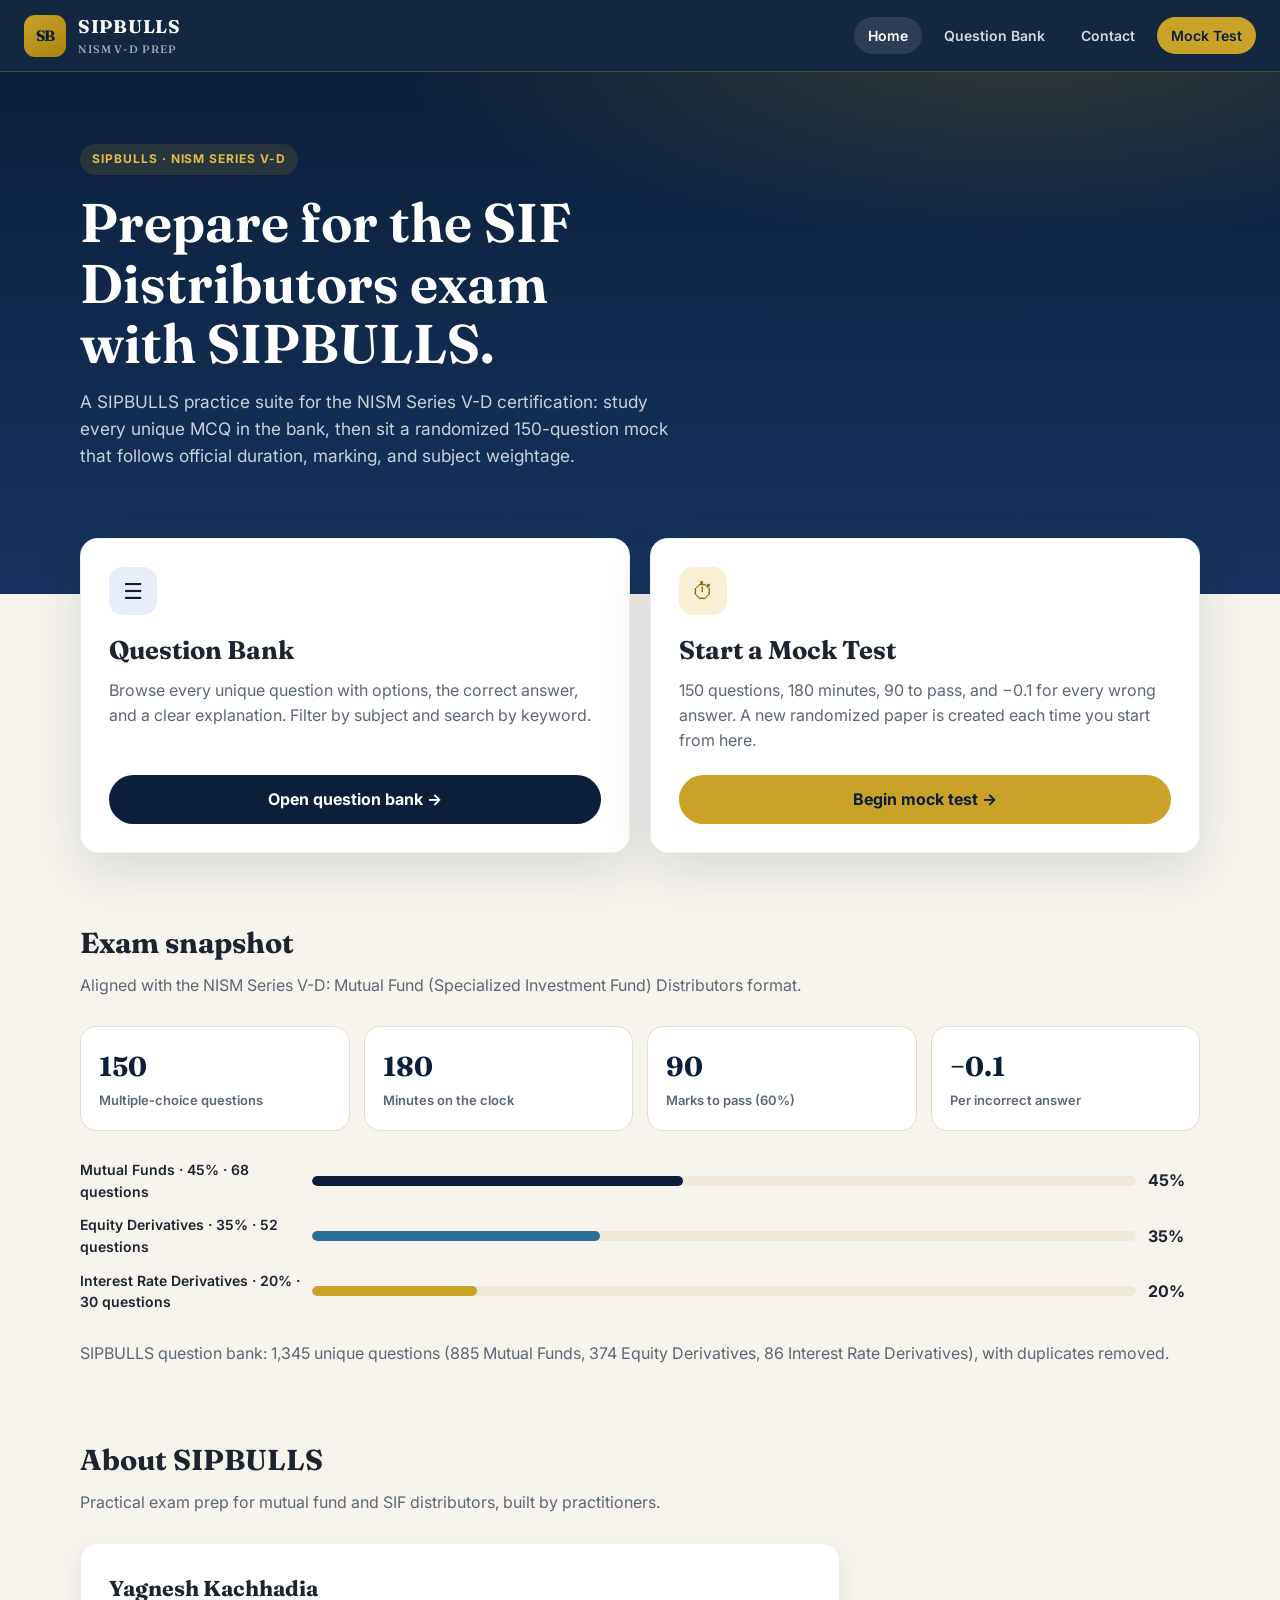
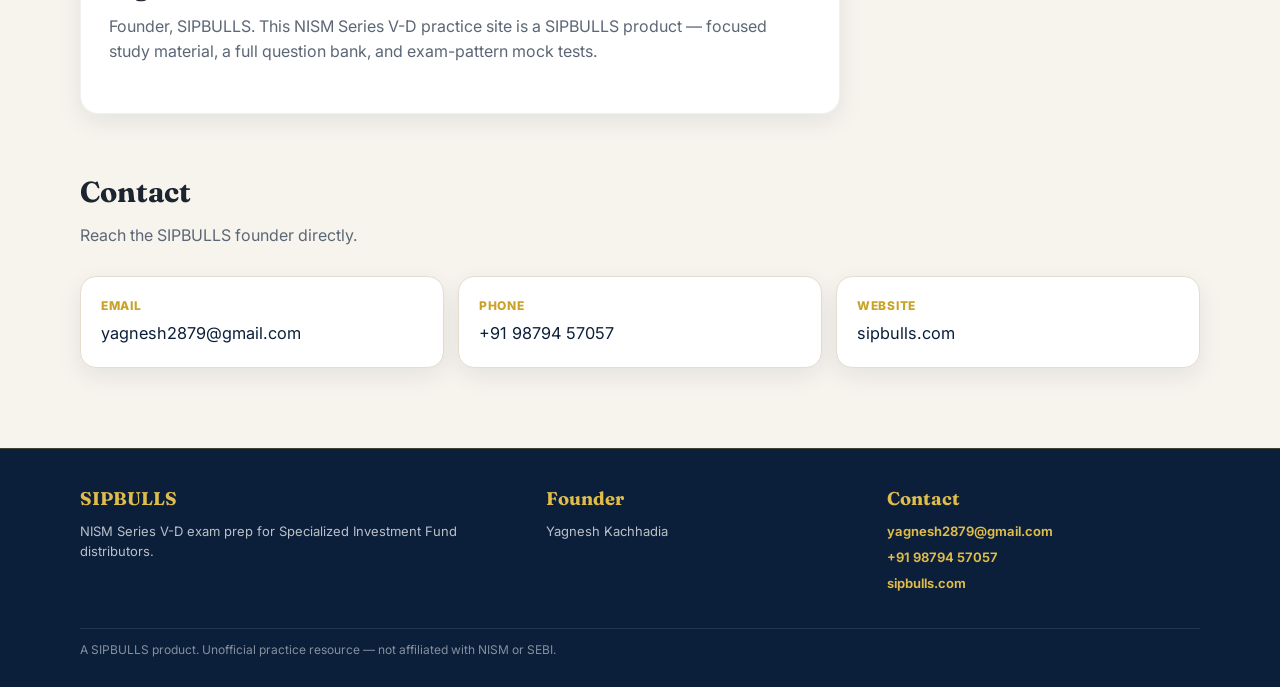
==== index.html @ f4922ed4 "Publish SIPBULLS NISM V-D prep site" ====
<!DOCTYPE html>
<html lang="en">
<head>
  <meta charset="UTF-8" />
  <meta name="viewport" content="width=device-width, initial-scale=1" />
  <title>SIPBULLS | NISM Series V-D Exam Prep</title>
  <meta name="description" content="SIPBULLS practice suite for the NISM Series V-D Specialized Investment Fund Distributors exam. Question bank and randomized mock tests by founder Yagnesh Kachhadia." />
  <link rel="icon" href="data:image/svg+xml,<svg xmlns='http://www.w3.org/2000/svg' viewBox='0 0 64 64'><rect width='64' height='64' rx='14' fill='%230B1F3A'/><text x='32' y='42' text-anchor='middle' font-size='20' font-family='Georgia' fill='%23C9A227'>SB</text></svg>" />
  <link rel="preconnect" href="https://fonts.googleapis.com" />
  <link rel="preconnect" href="https://fonts.gstatic.com" crossorigin />
  <link href="https://fonts.googleapis.com/css2?family=Fraunces:opsz,wght@9..144,600;9..144,700&family=Inter:wght@400;500;600;700;800&display=swap" rel="stylesheet" />
  <link rel="stylesheet" href="assets/css/styles.css" />
</head>
<body>
  <header class="site-header">
    <a class="brand" href="index.html">
      <span class="brand-mark">SB</span>
      <span class="brand-name">SIPBULLS<small>NISM V-D Prep</small></span>
    </a>
    <nav class="nav">
      <a href="index.html" data-page="home" class="active">Home</a>
      <a href="bank.html" data-page="bank">Question Bank</a>
      <a href="index.html#contact">Contact</a>
      <a class="cta" href="exam.html?new=1" data-page="exam">Mock Test</a>
    </nav>
  </header>

  <section class="hero">
    <div class="hero-inner">
      <span class="kicker">SIPBULLS · NISM Series V-D</span>
      <h1>Prepare for the SIF Distributors exam with SIPBULLS.</h1>
      <p class="lead">
        A SIPBULLS practice suite for the NISM Series V-D certification: study every unique MCQ in the bank,
        then sit a randomized 150-question mock that follows official duration, marking, and subject weightage.
      </p>
    </div>
  </section>

  <div class="wrap choice-grid">
    <a class="choice-card" href="bank.html">
      <div class="choice-icon">☰</div>
      <h2>Question Bank</h2>
      <p>Browse every unique question with options, the correct answer, and a clear explanation. Filter by subject and search by keyword.</p>
      <span class="btn btn-primary">Open question bank →</span>
    </a>
    <a class="choice-card accent" href="exam.html?new=1">
      <div class="choice-icon">⏱</div>
      <h2>Start a Mock Test</h2>
      <p>150 questions, 180 minutes, 90 to pass, and −0.1 for every wrong answer. A new randomized paper is created each time you start from here.</p>
      <span class="btn btn-gold">Begin mock test →</span>
    </a>
  </div>

  <section class="section">
    <div class="wrap">
      <h2>Exam snapshot</h2>
      <p class="sub">Aligned with the NISM Series V-D: Mutual Fund (Specialized Investment Fund) Distributors format.</p>
      <div class="stats">
        <div class="stat"><b>150</b><span>Multiple-choice questions</span></div>
        <div class="stat"><b>180</b><span>Minutes on the clock</span></div>
        <div class="stat"><b>90</b><span>Marks to pass (60%)</span></div>
        <div class="stat"><b>−0.1</b><span>Per incorrect answer</span></div>
      </div>

      <div class="weight">
        <div class="weight-row">
          <span>Mutual Funds · 45% · 68 questions</span>
          <div class="bar mf"><i></i></div>
          <strong>45%</strong>
        </div>
        <div class="weight-row">
          <span>Equity Derivatives · 35% · 52 questions</span>
          <div class="bar ed"><i></i></div>
          <strong>35%</strong>
        </div>
        <div class="weight-row">
          <span>Interest Rate Derivatives · 20% · 30 questions</span>
          <div class="bar ird"><i></i></div>
          <strong>20%</strong>
        </div>
      </div>

      <p class="muted" id="bank-count" style="margin-top:28px"></p>
    </div>
  </section>

  <section class="section" id="about" style="padding-top:0">
    <div class="wrap">
      <h2>About SIPBULLS</h2>
      <p class="sub">Practical exam prep for mutual fund and SIF distributors, built by practitioners.</p>
      <div class="choice-card" style="min-height:0; max-width:760px; box-shadow: var(--shadow-sm);">
        <h2 style="font-size:1.35rem">Yagnesh Kachhadia</h2>
        <p>Founder, SIPBULLS. This NISM Series V-D practice site is a SIPBULLS product — focused study material, a full question bank, and exam-pattern mock tests.</p>
      </div>
    </div>
  </section>

  <section class="section" id="contact" style="padding-top:0">
    <div class="wrap">
      <h2>Contact</h2>
      <p class="sub">Reach the SIPBULLS founder directly.</p>
      <div class="contact-grid">
        <div class="contact-card">
          <span>Email</span>
          <a href="mailto:yagnesh2879@gmail.com">yagnesh2879@gmail.com</a>
        </div>
        <div class="contact-card">
          <span>Phone</span>
          <a href="tel:+919879457057">+91 98794 57057</a>
        </div>
        <div class="contact-card">
          <span>Website</span>
          <a href="https://sipbulls.com" target="_blank" rel="noopener">sipbulls.com</a>
        </div>
      </div>
    </div>
  </section>

  <footer class="site-footer">
    <div class="wrap">
      <div>
        <h3>SIPBULLS</h3>
        <p>NISM Series V-D exam prep for Specialized Investment Fund distributors.</p>
      </div>
      <div>
        <h3>Founder</h3>
        <p>Yagnesh Kachhadia</p>
      </div>
      <div>
        <h3>Contact</h3>
        <ul>
          <li><a href="mailto:yagnesh2879@gmail.com">yagnesh2879@gmail.com</a></li>
          <li><a href="tel:+919879457057">+91 98794 57057</a></li>
          <li><a href="https://sipbulls.com" target="_blank" rel="noopener">sipbulls.com</a></li>
        </ul>
      </div>
      <div class="footer-note">A SIPBULLS product. Unofficial practice resource — not affiliated with NISM or SEBI.</div>
    </div>
  </footer>

  <script type="module">
    import { loadMeta } from "./assets/js/common.js";
    loadMeta()
      .then((meta) => {
        const el = document.getElementById("bank-count");
        const mf = meta.bySubject.mutual_funds || 0;
        const ed = meta.bySubject.equity_derivatives || 0;
        const ird = meta.bySubject.interest_rate_derivatives || 0;
        el.textContent = `SIPBULLS question bank: ${meta.total.toLocaleString()} unique questions (${mf} Mutual Funds, ${ed} Equity Derivatives, ${ird} Interest Rate Derivatives), with duplicates removed.`;
      })
      .catch(() => {});
  </script>
</body>
</html>
---- assets/css/styles.css ----
:root {
  --navy: #0b1f3a;
  --navy-2: #122a4d;
  --navy-3: #1b3c68;
  --navy-soft: #e8eef8;
  --gold: #c9a227;
  --gold-2: #e0bc4a;
  --gold-soft: #f8efd4;
  --cream: #f7f4ee;
  --cream-2: #efe8db;
  --ink: #1c2430;
  --muted: #5c6775;
  --line: #e4dccf;
  --white: #ffffff;
  --success: #157a48;
  --success-soft: #e6f6ee;
  --danger: #b42318;
  --danger-soft: #fdecec;
  --warn: #9a6700;
  --shadow: 0 18px 50px rgba(11, 31, 58, 0.12);
  --shadow-sm: 0 8px 24px rgba(11, 31, 58, 0.08);
  --radius: 18px;
  --max: 1120px;
  --header-h: 72px;
}

* { box-sizing: border-box; }
html { scroll-behavior: smooth; }
body {
  margin: 0;
  font-family: Inter, "Segoe UI", system-ui, sans-serif;
  color: var(--ink);
  background: var(--cream);
  line-height: 1.55;
  min-height: 100vh;
}

a { color: inherit; text-decoration: none; }
button, input, select { font: inherit; }
img { max-width: 100%; }

.site-header {
  position: sticky;
  top: 0;
  z-index: 40;
  min-height: var(--header-h);
  display: flex;
  align-items: center;
  justify-content: space-between;
  gap: 12px;
  flex-wrap: wrap;
  padding: 10px 24px;
  background: rgba(11, 31, 58, 0.96);
  color: var(--white);
  backdrop-filter: blur(12px);
  border-bottom: 1px solid rgba(201, 162, 39, 0.28);
}

.brand {
  display: flex;
  align-items: center;
  gap: 12px;
  font-weight: 700;
  letter-spacing: 0.01em;
}
.brand-mark {
  width: 42px;
  height: 42px;
  border-radius: 11px;
  background: linear-gradient(145deg, var(--gold), #a88412);
  color: var(--navy);
  display: grid;
  place-items: center;
  font-family: Fraunces, Georgia, serif;
  font-weight: 700;
  font-size: 15px;
  letter-spacing: -0.04em;
}
.brand-name {
  font-family: Fraunces, Georgia, serif;
  font-size: 1.15rem;
  letter-spacing: 0.04em;
}
.brand small {
  display: block;
  font-weight: 500;
  font-size: 11px;
  color: rgba(255,255,255,0.62);
  letter-spacing: 0.08em;
  text-transform: uppercase;
}

.nav {
  display: flex;
  gap: 8px;
}
.nav a, .nav-link {
  color: rgba(255,255,255,0.82);
  padding: 8px 14px;
  border-radius: 999px;
  font-size: 14px;
  font-weight: 600;
}
.nav a:hover, .nav a.active {
  background: rgba(255,255,255,0.1);
  color: var(--white);
}
.nav a.cta {
  background: var(--gold);
  color: var(--navy);
}
.nav a.cta:hover { background: var(--gold-2); }

.hero {
  position: relative;
  overflow: hidden;
  background:
    radial-gradient(1200px 400px at 80% -10%, rgba(201,162,39,0.22), transparent 55%),
    linear-gradient(180deg, var(--navy) 0%, #16345f 100%);
  color: var(--white);
  padding: 72px 24px 88px;
}
.hero-inner, .wrap {
  width: min(var(--max), calc(100% - 40px));
  margin: 0 auto;
}
.kicker {
  display: inline-flex;
  align-items: center;
  gap: 8px;
  padding: 6px 12px;
  border-radius: 999px;
  background: rgba(201,162,39,0.14);
  color: var(--gold-2);
  font-size: 12px;
  font-weight: 700;
  letter-spacing: 0.08em;
  text-transform: uppercase;
}
.hero h1 {
  font-family: Fraunces, Georgia, serif;
  font-size: clamp(2rem, 4.4vw, 3.4rem);
  line-height: 1.12;
  margin: 18px 0 14px;
  max-width: 16ch;
  font-weight: 650;
}
.hero p.lead {
  max-width: 54ch;
  color: rgba(255,255,255,0.78);
  font-size: 1.08rem;
  margin: 0 0 36px;
}

.choice-grid {
  display: grid;
  grid-template-columns: repeat(2, minmax(0, 1fr));
  gap: 20px;
  margin-top: -56px;
  padding-bottom: 12px;
  position: relative;
  z-index: 2;
}
.choice-card {
  background: var(--white);
  border-radius: var(--radius);
  padding: 28px;
  box-shadow: var(--shadow);
  border: 1px solid rgba(11,31,58,0.06);
  display: flex;
  flex-direction: column;
  min-height: 250px;
  transition: transform 0.2s ease, box-shadow 0.2s ease;
}
.choice-card:hover {
  transform: translateY(-4px);
  box-shadow: 0 24px 60px rgba(11,31,58,0.16);
}
.choice-icon {
  width: 48px;
  height: 48px;
  border-radius: 14px;
  display: grid;
  place-items: center;
  background: var(--navy-soft);
  color: var(--navy);
  margin-bottom: 16px;
  font-size: 22px;
}
.choice-card.accent .choice-icon {
  background: var(--gold-soft);
  color: #8a6c0d;
}
.choice-card h2 {
  font-family: Fraunces, Georgia, serif;
  margin: 0 0 8px;
  font-size: 1.6rem;
}
.choice-card p {
  color: var(--muted);
  margin: 0 0 22px;
  flex: 1;
}
.btn {
  display: inline-flex;
  align-items: center;
  justify-content: center;
  gap: 8px;
  border: 0;
  cursor: pointer;
  border-radius: 999px;
  padding: 12px 18px;
  font-weight: 700;
  transition: 0.15s ease;
}
.btn-primary {
  background: var(--navy);
  color: var(--white);
}
.btn-primary:hover { background: var(--navy-3); }
.btn-gold {
  background: var(--gold);
  color: var(--navy);
}
.btn-gold:hover { background: var(--gold-2); }
.btn-ghost {
  background: transparent;
  color: var(--navy);
  border: 1px solid var(--line);
}
.btn-ghost:hover { background: var(--cream-2); }
.btn-danger {
  background: var(--danger);
  color: white;
}
.btn-danger:hover { filter: brightness(0.95); }
.btn:disabled {
  opacity: 0.45;
  cursor: not-allowed;
}

.section { padding: 56px 0; }
.section h2 {
  font-family: Fraunces, Georgia, serif;
  font-size: 1.8rem;
  margin: 0 0 8px;
}
.section .sub {
  color: var(--muted);
  margin: 0 0 28px;
}

.stats {
  display: grid;
  grid-template-columns: repeat(4, minmax(0, 1fr));
  gap: 14px;
}
.stat {
  background: var(--white);
  border: 1px solid var(--line);
  border-radius: 16px;
  padding: 18px;
}
.stat b {
  display: block;
  font-family: Fraunces, Georgia, serif;
  font-size: 1.7rem;
  color: var(--navy);
}
.stat span { color: var(--muted); font-size: 13px; font-weight: 600; }

.weight {
  display: grid;
  gap: 12px;
  margin-top: 28px;
}
.weight-row { display: grid; grid-template-columns: 220px 1fr 52px; gap: 12px; align-items: center; }
.weight-row span { font-size: 14px; font-weight: 600; }
.bar {
  height: 10px;
  background: var(--cream-2);
  border-radius: 999px;
  overflow: hidden;
}
.bar i {
  display: block;
  height: 100%;
  border-radius: inherit;
}
.bar.mf i { width: 45%; background: var(--navy); }
.bar.ed i { width: 35%; background: #2a6f97; }
.bar.ird i { width: 20%; background: var(--gold); }

.site-footer {
  padding: 36px 0 28px;
  color: rgba(255,255,255,0.72);
  font-size: 13px;
  background: var(--navy);
  border-top: 1px solid rgba(201, 162, 39, 0.28);
  margin-top: 24px;
}
.site-footer .wrap {
  display: grid;
  grid-template-columns: 1.4fr 1fr 1fr;
  gap: 28px;
  align-items: start;
}
.site-footer h3 {
  font-family: Fraunces, Georgia, serif;
  color: var(--gold-2);
  margin: 0 0 8px;
  font-size: 1.15rem;
}
.site-footer a { color: var(--gold-2); font-weight: 650; }
.site-footer a:hover { color: var(--white); }
.site-footer p, .site-footer li { margin: 0 0 6px; }
.site-footer ul { list-style: none; padding: 0; margin: 0; }
.footer-note {
  grid-column: 1 / -1;
  padding-top: 12px;
  border-top: 1px solid rgba(255,255,255,0.1);
  color: rgba(255,255,255,0.5);
  font-size: 12px;
}
.contact-grid {
  display: grid;
  grid-template-columns: repeat(3, minmax(0, 1fr));
  gap: 14px;
}
.contact-card {
  background: var(--white);
  border: 1px solid var(--line);
  border-radius: 16px;
  padding: 20px;
  box-shadow: var(--shadow-sm);
}
.contact-card span {
  display: block;
  font-size: 12px;
  font-weight: 800;
  letter-spacing: 0.06em;
  text-transform: uppercase;
  color: var(--gold);
  margin-bottom: 6px;
}
.contact-card a, .contact-card strong {
  color: var(--navy);
  font-size: 1.02rem;
}
body:has(#exam:not(.hidden)) .site-footer { display: none; }

.page-head {
  padding: 28px 0 8px;
}
.page-head h1 {
  font-family: Fraunces, Georgia, serif;
  margin: 8px 0;
  font-size: clamp(1.8rem, 3vw, 2.4rem);
}
.toolbar {
  display: flex;
  flex-wrap: wrap;
  gap: 10px;
  align-items: center;
  margin: 18px 0 20px;
}
.search {
  flex: 1;
  min-width: 220px;
  background: var(--white);
  border: 1px solid var(--line);
  border-radius: 999px;
  padding: 11px 16px;
  outline: none;
}
.search:focus { border-color: var(--navy-3); box-shadow: 0 0 0 4px rgba(27,60,104,0.12); }
.chips { display: flex; flex-wrap: wrap; gap: 8px; }
.chip {
  border: 1px solid var(--line);
  background: var(--white);
  border-radius: 999px;
  padding: 8px 12px;
  cursor: pointer;
  font-weight: 650;
  font-size: 13px;
  color: var(--navy);
}
.chip.active {
  background: var(--navy);
  color: white;
  border-color: var(--navy);
}

.q-list { display: grid; gap: 16px; }
.q-card {
  background: var(--white);
  border: 1px solid var(--line);
  border-radius: 16px;
  padding: 22px;
  box-shadow: var(--shadow-sm);
}
.q-meta {
  display: flex;
  justify-content: space-between;
  gap: 10px;
  align-items: center;
  margin-bottom: 10px;
}
.badge {
  font-size: 11px;
  font-weight: 800;
  letter-spacing: 0.04em;
  text-transform: uppercase;
  padding: 5px 9px;
  border-radius: 999px;
}
.badge.mutual_funds { background: var(--navy-soft); color: var(--navy); }
.badge.equity_derivatives { background: #e4f2f8; color: #1b5878; }
.badge.interest_rate_derivatives { background: var(--gold-soft); color: #7a5d0c; }
.q-stem {
  font-size: 1.05rem;
  font-weight: 650;
  margin: 0 0 14px;
  white-space: pre-wrap;
}
.options { display: grid; gap: 8px; margin: 0 0 16px; }
.option {
  border: 1px solid var(--line);
  border-radius: 12px;
  padding: 10px 12px;
  background: #fbfaf7;
}
.option.correct {
  border-color: #8dcea8;
  background: var(--success-soft);
}
.option.wrong {
  border-color: #f0b4b0;
  background: var(--danger-soft);
}
.option.chosen { outline: 2px solid var(--navy-3); }
.answer-box, .explain-box {
  border-radius: 12px;
  padding: 12px 14px;
  margin-top: 8px;
}
.answer-box { background: var(--success-soft); color: #0f5132; font-weight: 650; }
.explain-box { background: #f4f1ea; color: #334155; }
.explain-box strong { color: var(--navy); }

.pager {
  display: flex;
  justify-content: space-between;
  align-items: center;
  gap: 12px;
  margin: 22px 0 40px;
  flex-wrap: wrap;
}
.muted { color: var(--muted); }

.exam-shell {
  height: calc(100vh - var(--header-h));
  min-height: 0;
  display: grid;
  grid-template-rows: auto minmax(0, 1fr) auto;
}
.exam-top {
  background: var(--white);
  border-bottom: 1px solid var(--line);
  padding: 12px 20px;
  display: flex;
  justify-content: space-between;
  align-items: center;
  gap: 16px;
  flex-wrap: wrap;
  z-index: 2;
}
.timer {
  font-variant-numeric: tabular-nums;
  font-weight: 800;
  background: var(--navy);
  color: white;
  padding: 8px 14px;
  border-radius: 999px;
  letter-spacing: 0.04em;
  flex-shrink: 0;
}
.timer.warn { background: var(--danger); }
.exam-body {
  display: grid;
  grid-template-columns: minmax(0, 1fr) 300px;
  gap: 0;
  min-height: 0;
}
.exam-main { padding: 24px; overflow: auto; }
.exam-side {
  background: var(--white);
  border-left: 1px solid var(--line);
  padding: 16px;
  overflow: auto;
}
.palette {
  display: grid;
  grid-template-columns: repeat(5, 1fr);
  gap: 8px;
}
.pal {
  height: 38px;
  border-radius: 10px;
  border: 1px solid var(--line);
  background: var(--cream);
  cursor: pointer;
  font-weight: 700;
  font-size: 13px;
}
.pal.current { outline: 2px solid var(--navy); background: var(--navy-soft); }
.pal.answered { background: #d9efe4; border-color: #9fd4b6; }
.pal.marked { background: var(--gold-soft); border-color: #e0bc4a; }
.legend { display: flex; flex-wrap: wrap; gap: 8px; margin: 12px 0 16px; font-size: 12px; color: var(--muted); }
.legend i { display: inline-block; width: 10px; height: 10px; border-radius: 3px; margin-right: 4px; }

.opt-btn {
  display: flex;
  gap: 10px;
  align-items: flex-start;
  width: 100%;
  text-align: left;
  background: var(--white);
  border: 1px solid var(--line);
  border-radius: 12px;
  padding: 12px;
  cursor: pointer;
}
.opt-btn:hover { border-color: var(--navy-3); }
.opt-btn.selected {
  border-color: var(--navy);
  background: var(--navy-soft);
}
.opt-key {
  width: 26px;
  height: 26px;
  border-radius: 8px;
  background: var(--cream-2);
  display: grid;
  place-items: center;
  font-weight: 800;
  flex: none;
}
.exam-actions {
  display: flex;
  gap: 10px;
  flex-wrap: wrap;
  padding: 14px 24px;
  background: var(--white);
  border-top: 1px solid var(--line);
  justify-content: space-between;
  z-index: 2;
}
.exam-actions .group { display: flex; gap: 10px; flex-wrap: wrap; }

.panel {
  background: var(--white);
  border: 1px solid var(--line);
  border-radius: 18px;
  padding: 28px;
  box-shadow: var(--shadow-sm);
  max-width: 760px;
  margin: 40px auto;
}
.panel h1 { font-family: Fraunces, Georgia, serif; margin-top: 0; }
.rules { display: grid; gap: 10px; margin: 18px 0 24px; }
.rules li { margin-left: 18px; }

.result-hero {
  text-align: center;
  padding: 28px 16px 8px;
}
.result-score {
  font-family: Fraunces, Georgia, serif;
  font-size: clamp(3rem, 8vw, 5rem);
  line-height: 1;
  margin: 8px 0;
}
.pass { color: var(--success); }
.fail { color: var(--danger); }
.pill {
  display: inline-block;
  padding: 6px 12px;
  border-radius: 999px;
  font-weight: 800;
  letter-spacing: 0.04em;
}
.pill.pass { background: var(--success-soft); color: var(--success); }
.pill.fail { background: var(--danger-soft); color: var(--danger); }

.bars { display: grid; gap: 14px; margin: 8px 0 28px; }
.sub-bar-track {
  height: 12px;
  background: var(--cream-2);
  border-radius: 999px;
  overflow: hidden;
}
.sub-bar-track span { display: block; height: 100%; background: var(--navy); }

.hidden { display: none !important; }
.loading, .empty {
  text-align: center;
  padding: 48px 16px;
  color: var(--muted);
}

.review-nav {
  display: flex;
  gap: 8px;
  margin: 0 0 16px;
  flex-wrap: wrap;
}

@media (max-width: 980px) {
  .choice-grid, .stats, .exam-body, .site-footer .wrap, .contact-grid { grid-template-columns: 1fr; }
  .weight-row { grid-template-columns: 1fr; }
  .hero { padding-top: 48px; }
  .nav { display: flex; flex-wrap: wrap; justify-content: flex-end; }
  .nav a { padding: 6px 10px; font-size: 12px; }
  .exam-side { border-left: 0; border-top: 1px solid var(--line); }
  .site-header {
    height: auto;
    min-height: var(--header-h);
    padding: 10px 16px;
    gap: 8px;
    flex-wrap: wrap;
  }
}

@media (max-width: 520px) {
  .choice-card { min-height: 0; }
  .palette { grid-template-columns: repeat(6, 1fr); }
}
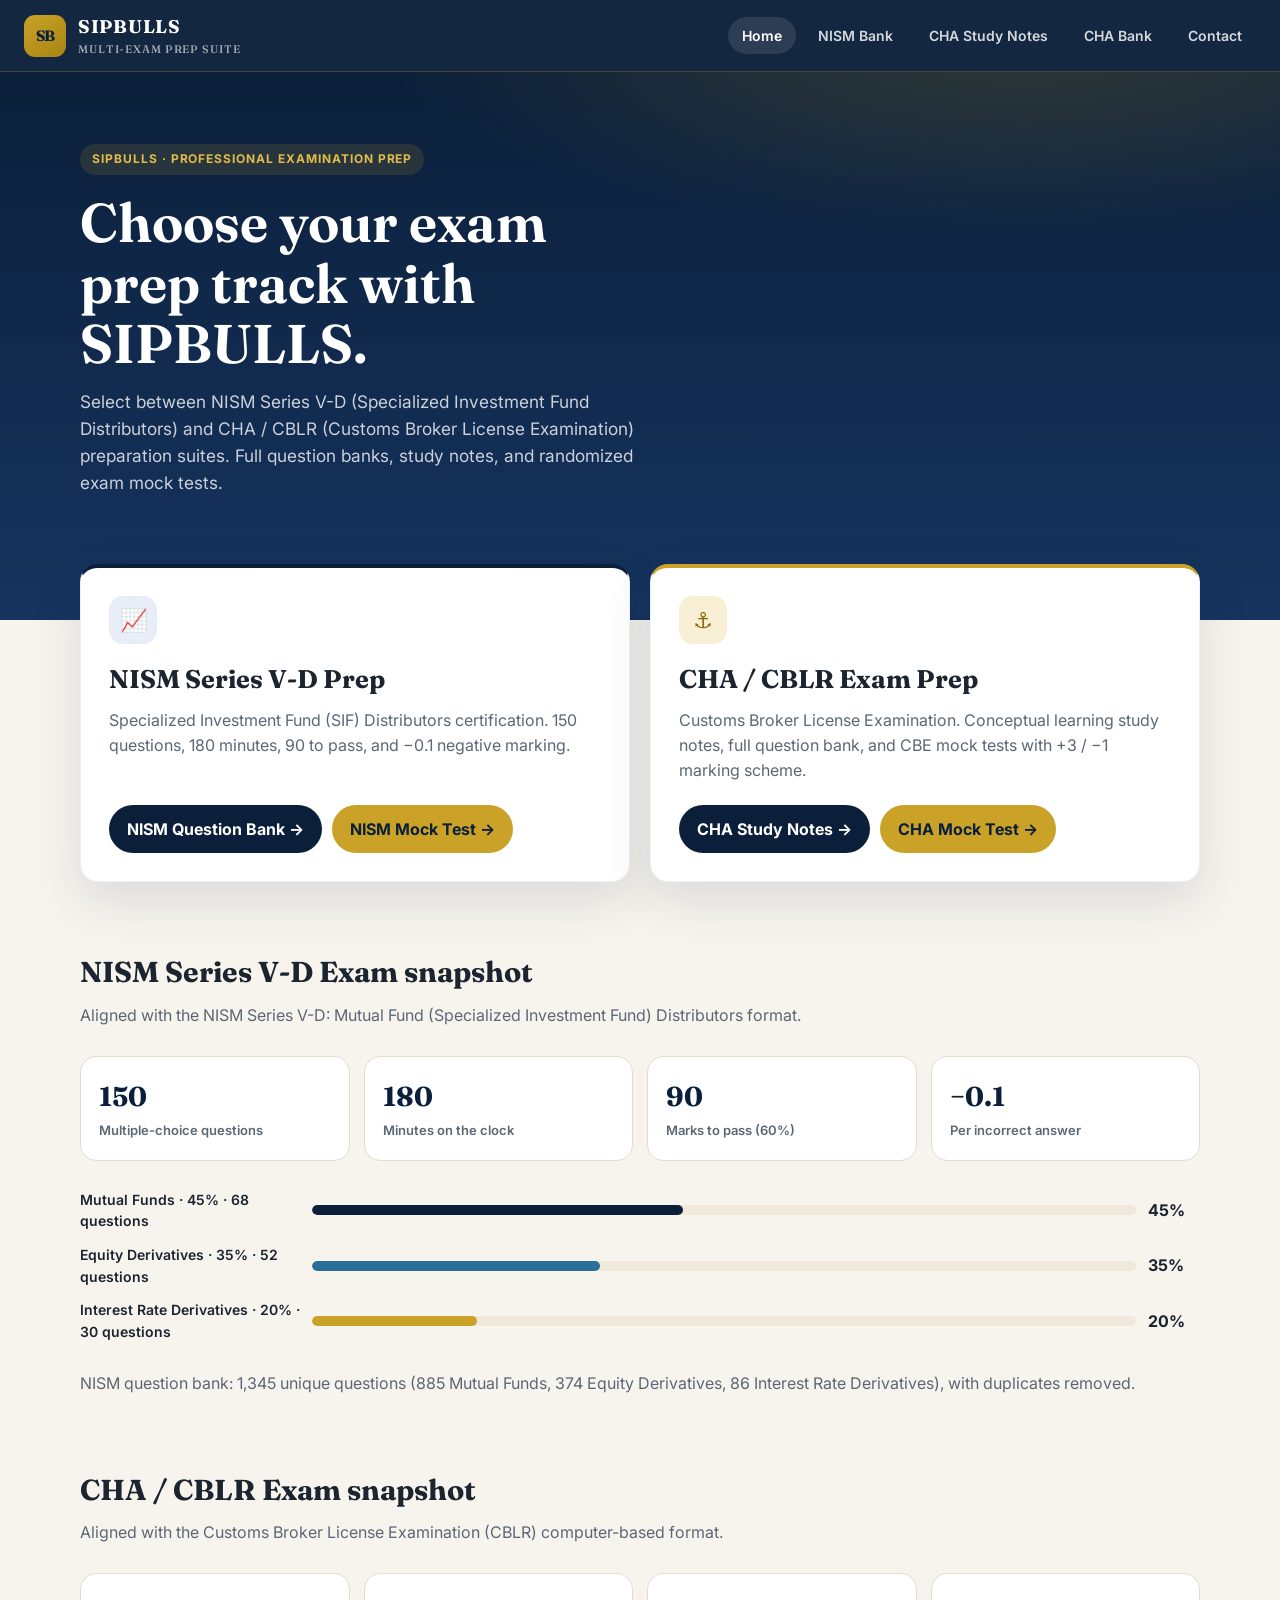
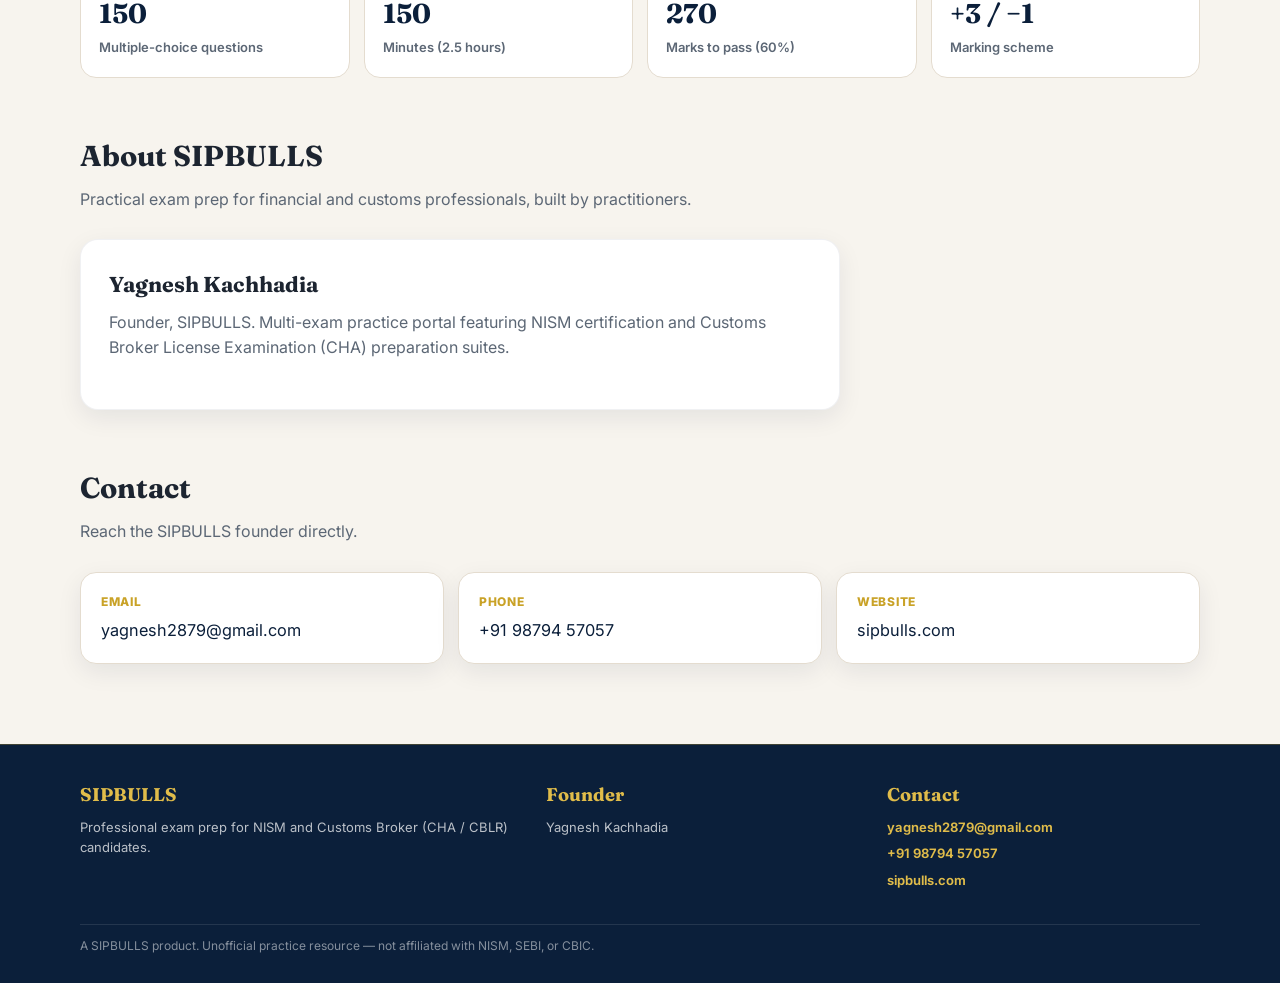
==== commit 60cb05e4: "Add CHA / CBLR exam prep suite and dual-exam landing page options Co-Authored-By: Claude Code <norep" ====
--- a/index.html
+++ b/index.html
@@ -1,154 +1,181 @@
-<!DOCTYPE html>
-<html lang="en">
-<head>
-  <meta charset="UTF-8" />
-  <meta name="viewport" content="width=device-width, initial-scale=1" />
-  <title>SIPBULLS | NISM Series V-D Exam Prep</title>
-  <meta name="description" content="SIPBULLS practice suite for the NISM Series V-D Specialized Investment Fund Distributors exam. Question bank and randomized mock tests by founder Yagnesh Kachhadia." />
-  <link rel="icon" href="data:image/svg+xml,<svg xmlns='http://www.w3.org/2000/svg' viewBox='0 0 64 64'><rect width='64' height='64' rx='14' fill='%230B1F3A'/><text x='32' y='42' text-anchor='middle' font-size='20' font-family='Georgia' fill='%23C9A227'>SB</text></svg>" />
-  <link rel="preconnect" href="https://fonts.googleapis.com" />
-  <link rel="preconnect" href="https://fonts.gstatic.com" crossorigin />
-  <link href="https://fonts.googleapis.com/css2?family=Fraunces:opsz,wght@9..144,600;9..144,700&family=Inter:wght@400;500;600;700;800&display=swap" rel="stylesheet" />
-  <link rel="stylesheet" href="assets/css/styles.css" />
-</head>
-<body>
-  <header class="site-header">
-    <a class="brand" href="index.html">
-      <span class="brand-mark">SB</span>
-      <span class="brand-name">SIPBULLS<small>NISM V-D Prep</small></span>
-    </a>
-    <nav class="nav">
-      <a href="index.html" data-page="home" class="active">Home</a>
-      <a href="bank.html" data-page="bank">Question Bank</a>
-      <a href="index.html#contact">Contact</a>
-      <a class="cta" href="exam.html?new=1" data-page="exam">Mock Test</a>
-    </nav>
-  </header>
-
-  <section class="hero">
-    <div class="hero-inner">
-      <span class="kicker">SIPBULLS · NISM Series V-D</span>
-      <h1>Prepare for the SIF Distributors exam with SIPBULLS.</h1>
-      <p class="lead">
-        A SIPBULLS practice suite for the NISM Series V-D certification: study every unique MCQ in the bank,
-        then sit a randomized 150-question mock that follows official duration, marking, and subject weightage.
-      </p>
-    </div>
-  </section>
-
-  <div class="wrap choice-grid">
-    <a class="choice-card" href="bank.html">
-      <div class="choice-icon">☰</div>
-      <h2>Question Bank</h2>
-      <p>Browse every unique question with options, the correct answer, and a clear explanation. Filter by subject and search by keyword.</p>
-      <span class="btn btn-primary">Open question bank →</span>
-    </a>
-    <a class="choice-card accent" href="exam.html?new=1">
-      <div class="choice-icon">⏱</div>
-      <h2>Start a Mock Test</h2>
-      <p>150 questions, 180 minutes, 90 to pass, and −0.1 for every wrong answer. A new randomized paper is created each time you start from here.</p>
-      <span class="btn btn-gold">Begin mock test →</span>
-    </a>
-  </div>
-
-  <section class="section">
-    <div class="wrap">
-      <h2>Exam snapshot</h2>
-      <p class="sub">Aligned with the NISM Series V-D: Mutual Fund (Specialized Investment Fund) Distributors format.</p>
-      <div class="stats">
-        <div class="stat"><b>150</b><span>Multiple-choice questions</span></div>
-        <div class="stat"><b>180</b><span>Minutes on the clock</span></div>
-        <div class="stat"><b>90</b><span>Marks to pass (60%)</span></div>
-        <div class="stat"><b>−0.1</b><span>Per incorrect answer</span></div>
-      </div>
-
-      <div class="weight">
-        <div class="weight-row">
-          <span>Mutual Funds · 45% · 68 questions</span>
-          <div class="bar mf"><i></i></div>
-          <strong>45%</strong>
-        </div>
-        <div class="weight-row">
-          <span>Equity Derivatives · 35% · 52 questions</span>
-          <div class="bar ed"><i></i></div>
-          <strong>35%</strong>
-        </div>
-        <div class="weight-row">
-          <span>Interest Rate Derivatives · 20% · 30 questions</span>
-          <div class="bar ird"><i></i></div>
-          <strong>20%</strong>
-        </div>
-      </div>
-
-      <p class="muted" id="bank-count" style="margin-top:28px"></p>
-    </div>
-  </section>
-
-  <section class="section" id="about" style="padding-top:0">
-    <div class="wrap">
-      <h2>About SIPBULLS</h2>
-      <p class="sub">Practical exam prep for mutual fund and SIF distributors, built by practitioners.</p>
-      <div class="choice-card" style="min-height:0; max-width:760px; box-shadow: var(--shadow-sm);">
-        <h2 style="font-size:1.35rem">Yagnesh Kachhadia</h2>
-        <p>Founder, SIPBULLS. This NISM Series V-D practice site is a SIPBULLS product — focused study material, a full question bank, and exam-pattern mock tests.</p>
-      </div>
-    </div>
-  </section>
-
-  <section class="section" id="contact" style="padding-top:0">
-    <div class="wrap">
-      <h2>Contact</h2>
-      <p class="sub">Reach the SIPBULLS founder directly.</p>
-      <div class="contact-grid">
-        <div class="contact-card">
-          <span>Email</span>
-          <a href="mailto:yagnesh2879@gmail.com">yagnesh2879@gmail.com</a>
-        </div>
-        <div class="contact-card">
-          <span>Phone</span>
-          <a href="tel:+919879457057">+91 98794 57057</a>
-        </div>
-        <div class="contact-card">
-          <span>Website</span>
-          <a href="https://sipbulls.com" target="_blank" rel="noopener">sipbulls.com</a>
-        </div>
-      </div>
-    </div>
-  </section>
-
-  <footer class="site-footer">
-    <div class="wrap">
-      <div>
-        <h3>SIPBULLS</h3>
-        <p>NISM Series V-D exam prep for Specialized Investment Fund distributors.</p>
-      </div>
-      <div>
-        <h3>Founder</h3>
-        <p>Yagnesh Kachhadia</p>
-      </div>
-      <div>
-        <h3>Contact</h3>
-        <ul>
-          <li><a href="mailto:yagnesh2879@gmail.com">yagnesh2879@gmail.com</a></li>
-          <li><a href="tel:+919879457057">+91 98794 57057</a></li>
-          <li><a href="https://sipbulls.com" target="_blank" rel="noopener">sipbulls.com</a></li>
-        </ul>
-      </div>
-      <div class="footer-note">A SIPBULLS product. Unofficial practice resource — not affiliated with NISM or SEBI.</div>
-    </div>
-  </footer>
-
-  <script type="module">
-    import { loadMeta } from "./assets/js/common.js";
-    loadMeta()
-      .then((meta) => {
-        const el = document.getElementById("bank-count");
-        const mf = meta.bySubject.mutual_funds || 0;
-        const ed = meta.bySubject.equity_derivatives || 0;
-        const ird = meta.bySubject.interest_rate_derivatives || 0;
-        el.textContent = `SIPBULLS question bank: ${meta.total.toLocaleString()} unique questions (${mf} Mutual Funds, ${ed} Equity Derivatives, ${ird} Interest Rate Derivatives), with duplicates removed.`;
-      })
-      .catch(() => {});
-  </script>
-</body>
-</html>
+<!DOCTYPE html>
+<html lang="en">
+<head>
+  <meta charset="UTF-8" />
+  <meta name="viewport" content="width=device-width, initial-scale=1" />
+  <title>SIPBULLS | Multi-Exam Prep Suite (NISM V-D & CHA / CBLR)</title>
+  <meta name="description" content="SIPBULLS practice suite for NISM Series V-D and Customs Broker License Examination (CHA / CBLR). Question banks, study notes, and randomized mock tests by founder Yagnesh Kachhadia." />
+  <link rel="icon" href="data:image/svg+xml,<svg xmlns='http://www.w3.org/2000/svg' viewBox='0 0 64 64'><rect width='64' height='64' rx='14' fill='%230B1F3A'/><text x='32' y='42' text-anchor='middle' font-size='20' font-family='Georgia' fill='%23C9A227'>SB</text></svg>" />
+  <link rel="preconnect" href="https://fonts.googleapis.com" />
+  <link rel="preconnect" href="https://fonts.gstatic.com" crossorigin />
+  <link href="https://fonts.googleapis.com/css2?family=Fraunces:opsz,wght@9..144,600;9..144,700&family=Inter:wght@400;500;600;700;800&display=swap" rel="stylesheet" />
+  <link rel="stylesheet" href="assets/css/styles.css" />
+</head>
+<body>
+  <header class="site-header">
+    <a class="brand" href="index.html">
+      <span class="brand-mark">SB</span>
+      <span class="brand-name">SIPBULLS<small>Multi-Exam Prep Suite</small></span>
+    </a>
+    <nav class="nav">
+      <a href="index.html" data-page="home" class="active">Home</a>
+      <a href="bank.html" data-page="bank">NISM Bank</a>
+      <a href="cha.html" data-page="cha">CHA Study Notes</a>
+      <a href="cha-bank.html" data-page="cha-bank">CHA Bank</a>
+      <a href="index.html#contact">Contact</a>
+    </nav>
+  </header>
+
+  <section class="hero">
+    <div class="hero-inner">
+      <span class="kicker">SIPBULLS · Professional Examination Prep</span>
+      <h1>Choose your exam prep track with SIPBULLS.</h1>
+      <p class="lead">
+        Select between NISM Series V-D (Specialized Investment Fund Distributors) and CHA / CBLR (Customs Broker License Examination) preparation suites. Full question banks, study notes, and randomized exam mock tests.
+      </p>
+    </div>
+  </section>
+
+  <!-- Dual Exam Selection Choice Grid -->
+  <div class="wrap choice-grid" style="grid-template-columns: repeat(2, minmax(0, 1fr)); margin-top:-56px">
+    <!-- Track 1: NISM Series V-D -->
+    <div class="choice-card" style="border-top: 4px solid var(--navy)">
+      <div class="choice-icon">📈</div>
+      <h2>NISM Series V-D Prep</h2>
+      <p>Specialized Investment Fund (SIF) Distributors certification. 150 questions, 180 minutes, 90 to pass, and −0.1 negative marking.</p>
+      <div style="display:flex;gap:10px;flex-wrap:wrap;margin-top:auto">
+        <a class="btn btn-primary" href="bank.html">NISM Question Bank →</a>
+        <a class="btn btn-gold" href="exam.html?new=1">NISM Mock Test →</a>
+      </div>
+    </div>
+
+    <!-- Track 2: CHA / CBLR Exam -->
+    <div class="choice-card accent" style="border-top: 4px solid var(--gold)">
+      <div class="choice-icon">⚓</div>
+      <h2>CHA / CBLR Exam Prep</h2>
+      <p>Customs Broker License Examination. Conceptual learning study notes, full question bank, and CBE mock tests with +3 / −1 marking scheme.</p>
+      <div style="display:flex;gap:10px;flex-wrap:wrap;margin-top:auto">
+        <a class="btn btn-primary" href="cha.html">CHA Study Notes →</a>
+        <a class="btn btn-gold" href="cha-exam.html?new=1">CHA Mock Test →</a>
+      </div>
+    </div>
+  </div>
+
+  <!-- NISM Exam Snapshot Section (Preserved fully) -->
+  <section class="section">
+    <div class="wrap">
+      <h2>NISM Series V-D Exam snapshot</h2>
+      <p class="sub">Aligned with the NISM Series V-D: Mutual Fund (Specialized Investment Fund) Distributors format.</p>
+      <div class="stats">
+        <div class="stat"><b>150</b><span>Multiple-choice questions</span></div>
+        <div class="stat"><b>180</b><span>Minutes on the clock</span></div>
+        <div class="stat"><b>90</b><span>Marks to pass (60%)</span></div>
+        <div class="stat"><b>−0.1</b><span>Per incorrect answer</span></div>
+      </div>
+
+      <div class="weight">
+        <div class="weight-row">
+          <span>Mutual Funds · 45% · 68 questions</span>
+          <div class="bar mf"><i></i></div>
+          <strong>45%</strong>
+        </div>
+        <div class="weight-row">
+          <span>Equity Derivatives · 35% · 52 questions</span>
+          <div class="bar ed"><i></i></div>
+          <strong>35%</strong>
+        </div>
+        <div class="weight-row">
+          <span>Interest Rate Derivatives · 20% · 30 questions</span>
+          <div class="bar ird"><i></i></div>
+          <strong>20%</strong>
+        </div>
+      </div>
+
+      <p class="muted" id="bank-count" style="margin-top:28px"></p>
+    </div>
+  </section>
+
+  <!-- CHA Exam Snapshot Section -->
+  <section class="section" style="padding-top:0">
+    <div class="wrap">
+      <h2>CHA / CBLR Exam snapshot</h2>
+      <p class="sub">Aligned with the Customs Broker License Examination (CBLR) computer-based format.</p>
+      <div class="stats">
+        <div class="stat"><b>150</b><span>Multiple-choice questions</span></div>
+        <div class="stat"><b>150</b><span>Minutes (2.5 hours)</span></div>
+        <div class="stat"><b>270</b><span>Marks to pass (60%)</span></div>
+        <div class="stat"><b>+3 / −1</b><span>Marking scheme</span></div>
+      </div>
+    </div>
+  </section>
+
+  <!-- About Section -->
+  <section class="section" id="about" style="padding-top:0">
+    <div class="wrap">
+      <h2>About SIPBULLS</h2>
+      <p class="sub">Practical exam prep for financial and customs professionals, built by practitioners.</p>
+      <div class="choice-card" style="min-height:0; max-width:760px; box-shadow: var(--shadow-sm);">
+        <h2 style="font-size:1.35rem">Yagnesh Kachhadia</h2>
+        <p>Founder, SIPBULLS. Multi-exam practice portal featuring NISM certification and Customs Broker License Examination (CHA) preparation suites.</p>
+      </div>
+    </div>
+  </section>
+
+  <!-- Contact Section -->
+  <section class="section" id="contact" style="padding-top:0">
+    <div class="wrap">
+      <h2>Contact</h2>
+      <p class="sub">Reach the SIPBULLS founder directly.</p>
+      <div class="contact-grid">
+        <div class="contact-card">
+          <span>Email</span>
+          <a href="mailto:yagnesh2879@gmail.com">yagnesh2879@gmail.com</a>
+        </div>
+        <div class="contact-card">
+          <span>Phone</span>
+          <a href="tel:+919879457057">+91 98794 57057</a>
+        </div>
+        <div class="contact-card">
+          <span>Website</span>
+          <a href="https://sipbulls.com" target="_blank" rel="noopener">sipbulls.com</a>
+        </div>
+      </div>
+    </div>
+  </section>
+
+  <footer class="site-footer">
+    <div class="wrap">
+      <div>
+        <h3>SIPBULLS</h3>
+        <p>Professional exam prep for NISM and Customs Broker (CHA / CBLR) candidates.</p>
+      </div>
+      <div>
+        <h3>Founder</h3>
+        <p>Yagnesh Kachhadia</p>
+      </div>
+      <div>
+        <h3>Contact</h3>
+        <ul>
+          <li><a href="mailto:yagnesh2879@gmail.com">yagnesh2879@gmail.com</a></li>
+          <li><a href="tel:+919879457057">+91 98794 57057</a></li>
+          <li><a href="https://sipbulls.com" target="_blank" rel="noopener">sipbulls.com</a></li>
+        </ul>
+      </div>
+      <div class="footer-note">A SIPBULLS product. Unofficial practice resource — not affiliated with NISM, SEBI, or CBIC.</div>
+    </div>
+  </footer>
+
+  <script type="module">
+    import { loadMeta } from "./assets/js/common.js";
+    loadMeta()
+      .then((meta) => {
+        const el = document.getElementById("bank-count");
+        const mf = meta.bySubject.mutual_funds || 0;
+        const ed = meta.bySubject.equity_derivatives || 0;
+        const ird = meta.bySubject.interest_rate_derivatives || 0;
+        el.textContent = `NISM question bank: ${meta.total.toLocaleString()} unique questions (${mf} Mutual Funds, ${ed} Equity Derivatives, ${ird} Interest Rate Derivatives), with duplicates removed.`;
+      })
+      .catch(() => {});
+  </script>
+</body>
+</html>
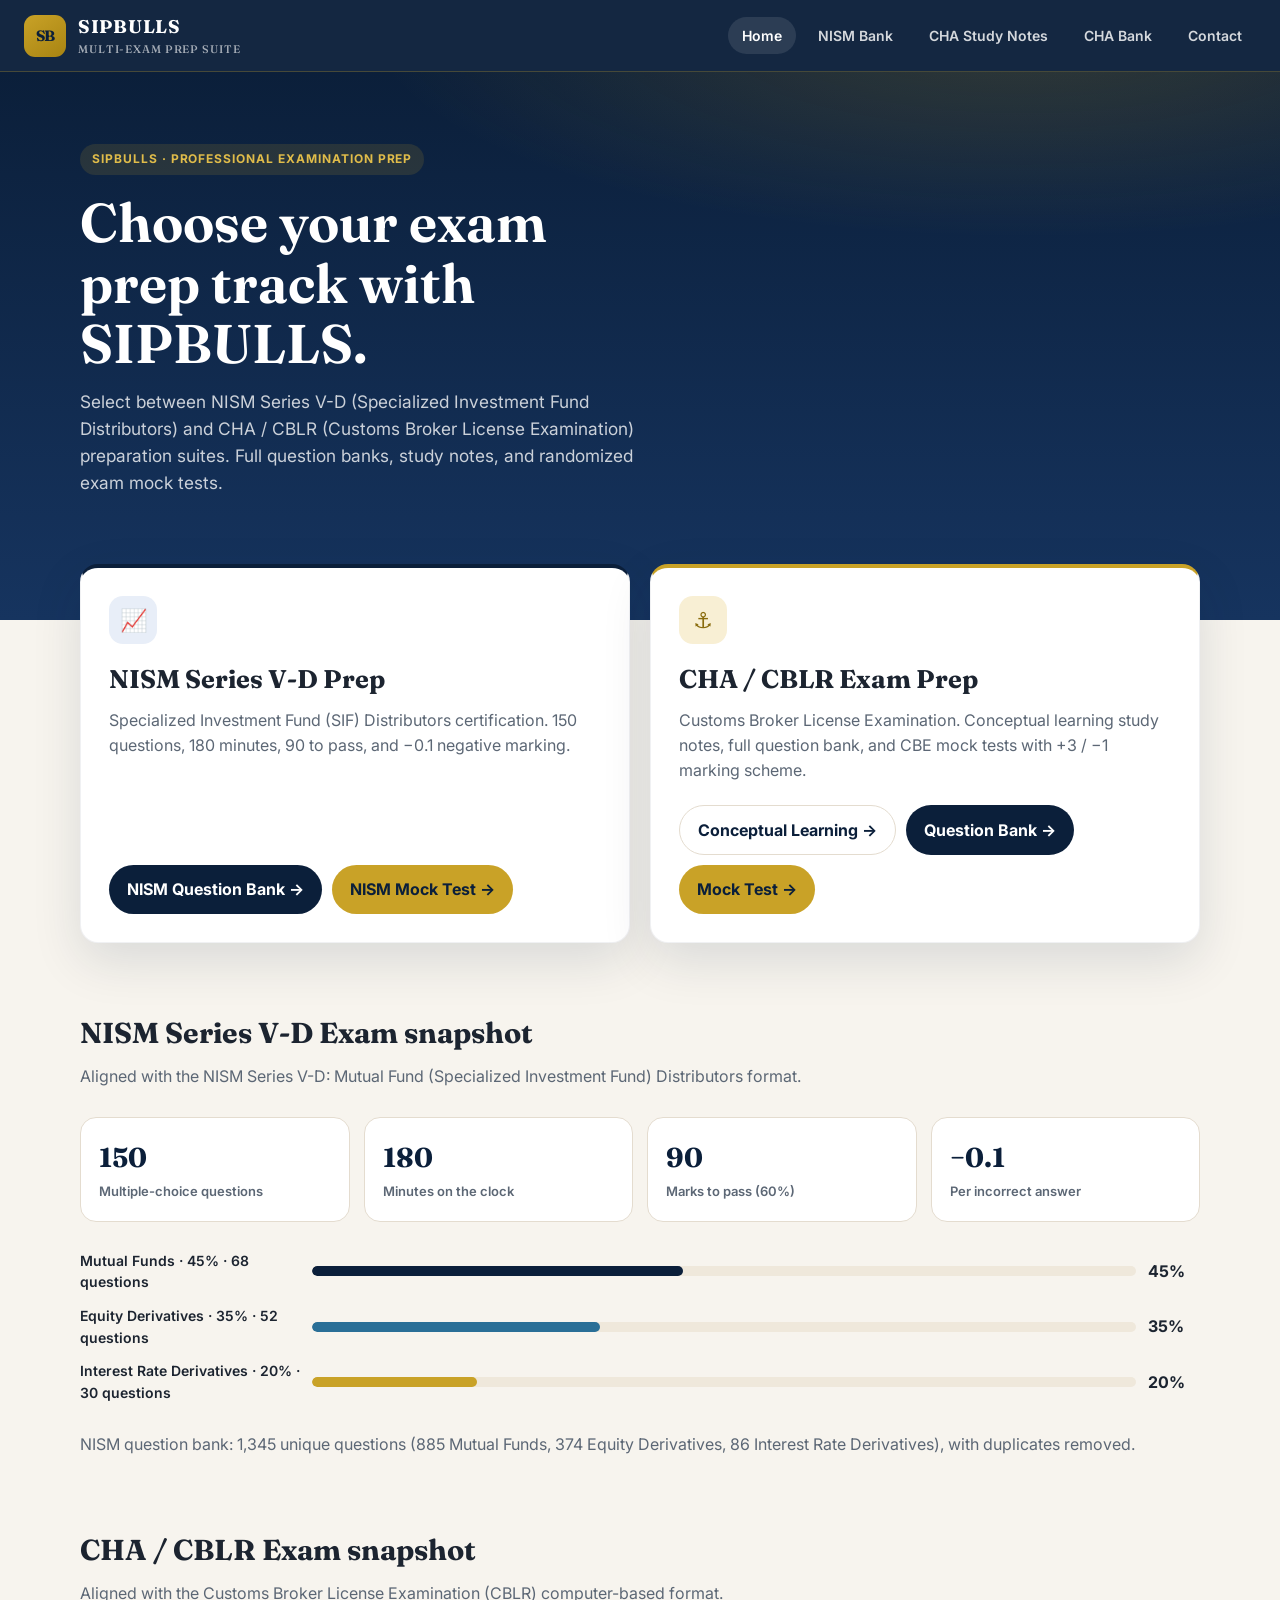
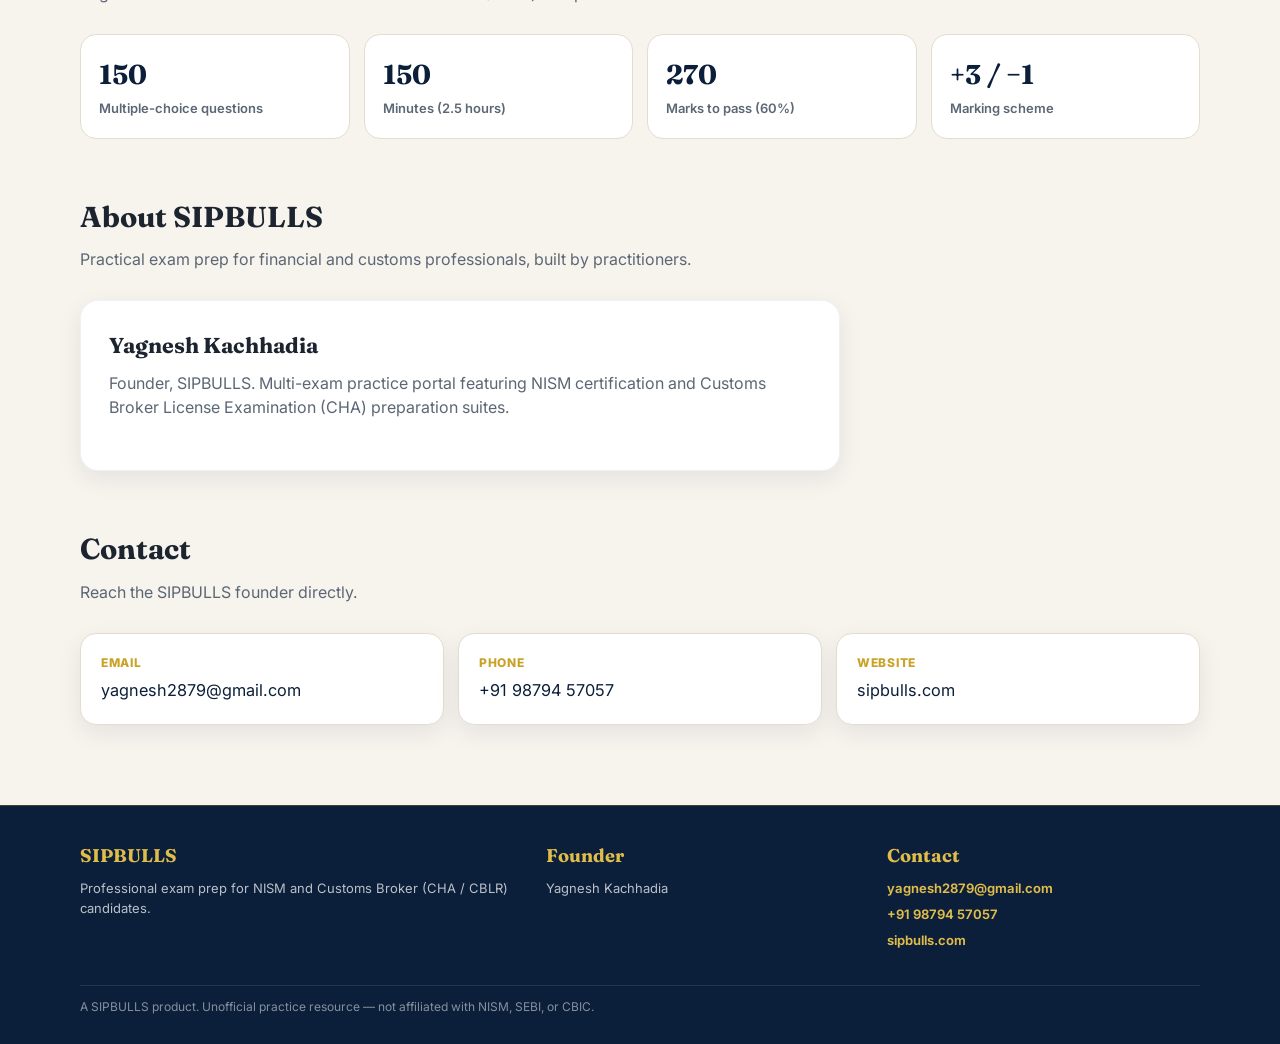
==== commit 098e4183: "Add dedicated CHA conceptual learning option Co-Authored-By: Claude Code <noreply@anthropic.com>" ====
--- a/index.html
+++ b/index.html
@@ -55,8 +55,9 @@
       <h2>CHA / CBLR Exam Prep</h2>
       <p>Customs Broker License Examination. Conceptual learning study notes, full question bank, and CBE mock tests with +3 / −1 marking scheme.</p>
       <div style="display:flex;gap:10px;flex-wrap:wrap;margin-top:auto">
-        <a class="btn btn-primary" href="cha.html">CHA Study Notes →</a>
-        <a class="btn btn-gold" href="cha-exam.html?new=1">CHA Mock Test →</a>
+        <a class="btn btn-ghost" href="cha.html">Conceptual Learning →</a>
+        <a class="btn btn-primary" href="cha-bank.html">Question Bank →</a>
+        <a class="btn btn-gold" href="cha-exam.html?new=1">Mock Test →</a>
       </div>
     </div>
   </div>
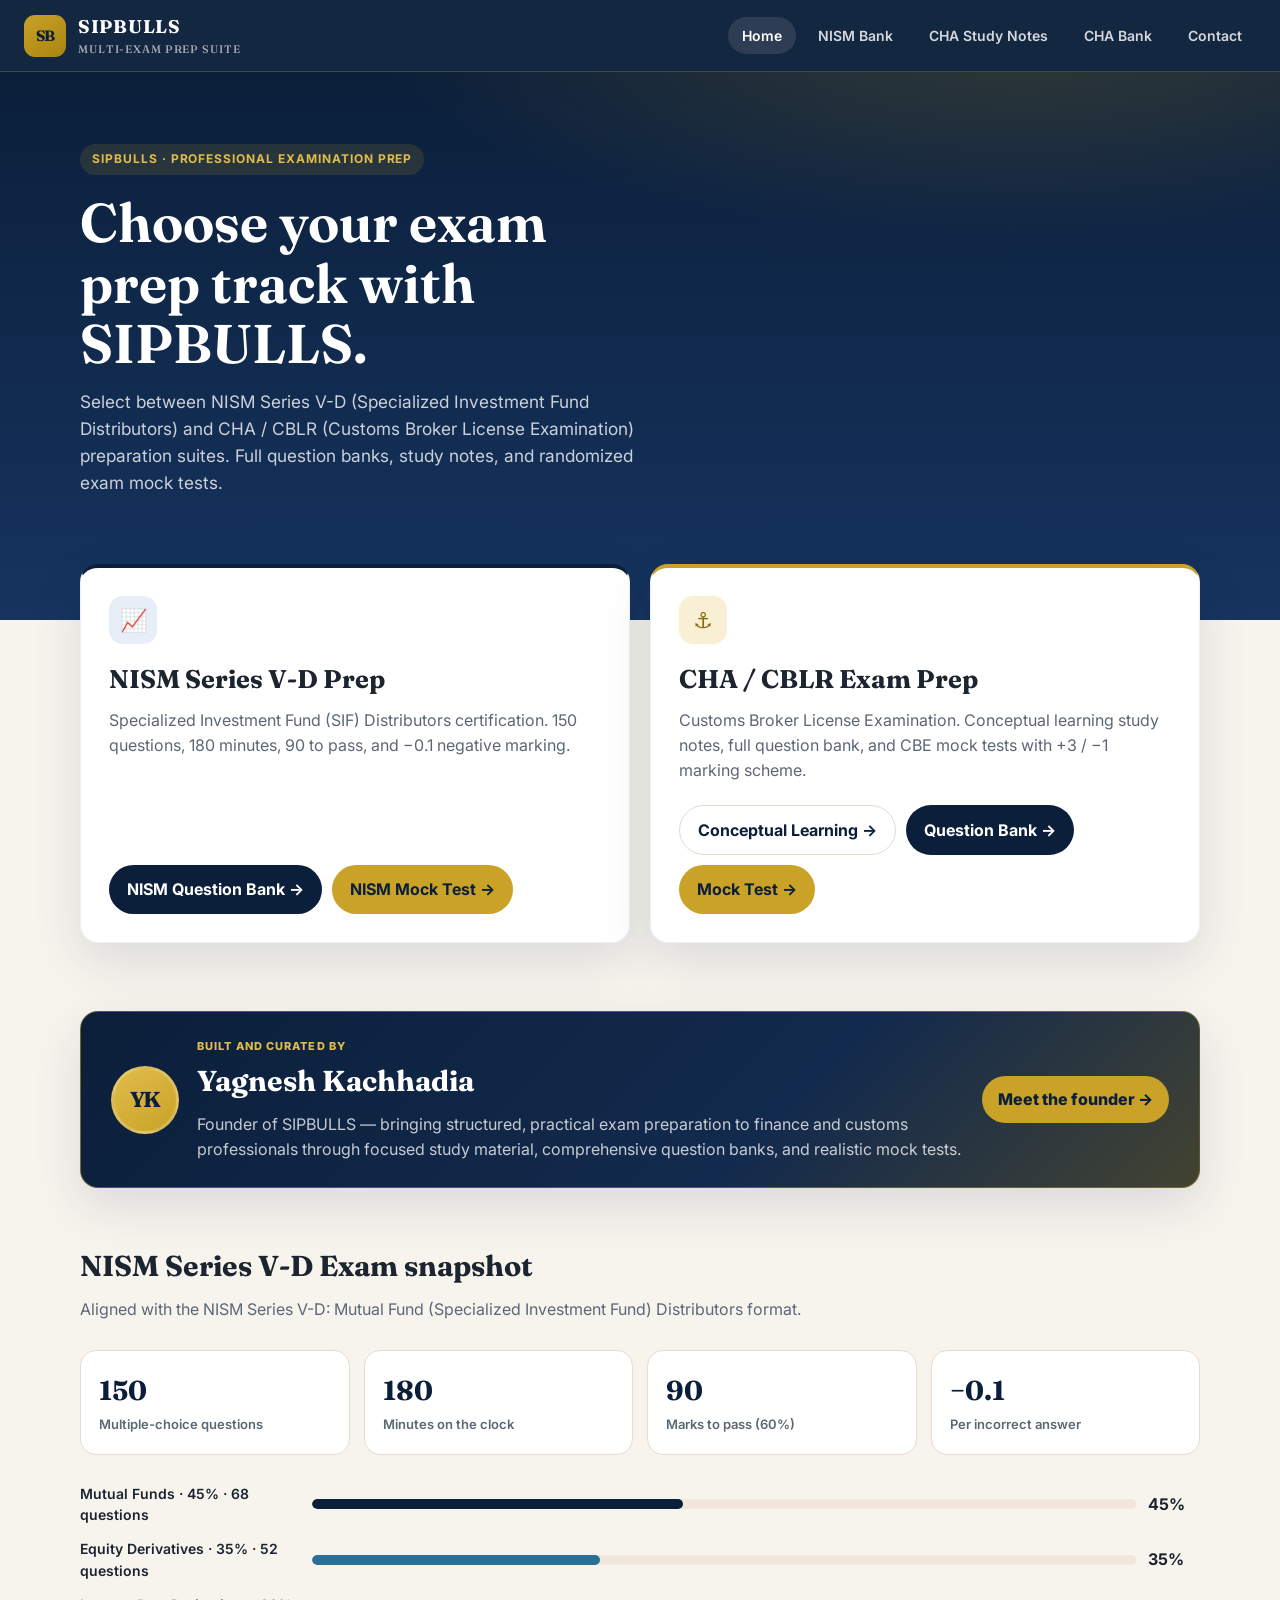
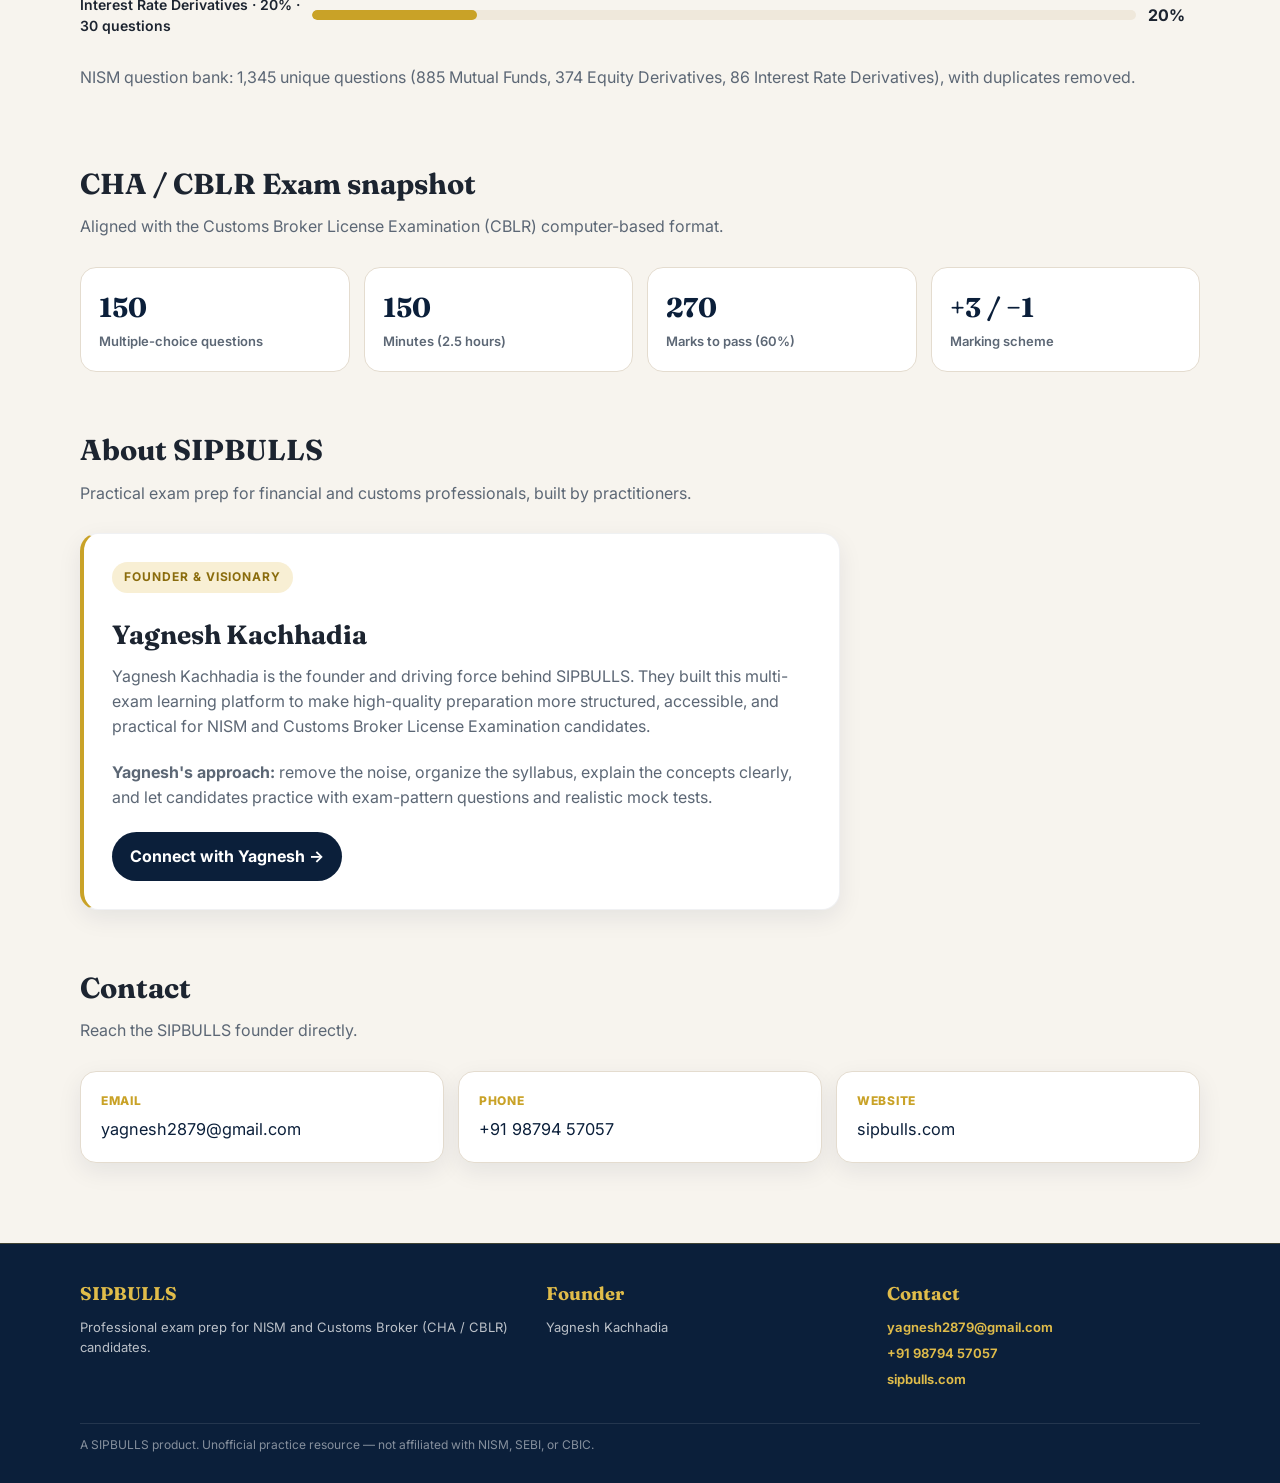
==== commit 33662e10: "Highlight SIPBULLS founder across exam experience\n\nCo-Authored-By: Claude Code <noreply@anthropic." ====
--- a/index.html
+++ b/index.html
@@ -62,6 +62,21 @@
     </div>
   </div>
 
+  <!-- Founder Spotlight -->
+  <section class="section" style="padding-bottom:0">
+    <div class="wrap">
+      <div class="founder-spotlight">
+        <div class="founder-avatar" aria-hidden="true">YK</div>
+        <div>
+          <p class="eyebrow">Built and curated by</p>
+          <h2>Yagnesh Kachhadia</h2>
+          <p>Founder of SIPBULLS — bringing structured, practical exam preparation to finance and customs professionals through focused study material, comprehensive question banks, and realistic mock tests.</p>
+        </div>
+        <a class="founder-link" href="#about">Meet the founder →</a>
+      </div>
+    </div>
+  </section>
+
   <!-- NISM Exam Snapshot Section (Preserved fully) -->
   <section class="section">
     <div class="wrap">
@@ -115,9 +130,12 @@
     <div class="wrap">
       <h2>About SIPBULLS</h2>
       <p class="sub">Practical exam prep for financial and customs professionals, built by practitioners.</p>
-      <div class="choice-card" style="min-height:0; max-width:760px; box-shadow: var(--shadow-sm);">
-        <h2 style="font-size:1.35rem">Yagnesh Kachhadia</h2>
-        <p>Founder, SIPBULLS. Multi-exam practice portal featuring NISM certification and Customs Broker License Examination (CHA) preparation suites.</p>
+      <div class="choice-card" style="min-height:0; max-width:760px; box-shadow: var(--shadow-sm); border-left:4px solid var(--gold);">
+        <p class="kicker" style="color:#8a6c0d;background:var(--gold-soft);width:max-content">Founder & Visionary</p>
+        <h2 style="font-size:1.65rem">Yagnesh Kachhadia</h2>
+        <p>Yagnesh Kachhadia is the founder and driving force behind SIPBULLS. They built this multi-exam learning platform to make high-quality preparation more structured, accessible, and practical for NISM and Customs Broker License Examination candidates.</p>
+        <p><strong>Yagnesh's approach:</strong> remove the noise, organize the syllabus, explain the concepts clearly, and let candidates practice with exam-pattern questions and realistic mock tests.</p>
+        <a class="btn btn-primary" href="#contact" style="width:max-content">Connect with Yagnesh →</a>
       </div>
     </div>
   </section>
--- a/assets/css/styles.css
+++ b/assets/css/styles.css
@@ -176,6 +176,59 @@
   transform: translateY(-4px);
   box-shadow: 0 24px 60px rgba(11,31,58,0.16);
 }
+.founder-spotlight {
+  background: linear-gradient(135deg, var(--navy) 0%, var(--navy-2) 62%, #765d13 140%);
+  color: var(--white);
+  border: 1px solid rgba(201,162,39,0.42);
+  border-radius: var(--radius);
+  padding: 26px 30px;
+  box-shadow: var(--shadow);
+  display: grid;
+  grid-template-columns: auto 1fr auto;
+  gap: 18px;
+  align-items: center;
+}
+.founder-avatar {
+  width: 68px;
+  height: 68px;
+  border-radius: 50%;
+  display: grid;
+  place-items: center;
+  background: linear-gradient(145deg, var(--gold-2), var(--gold));
+  color: var(--navy);
+  font-family: Fraunces, Georgia, serif;
+  font-size: 1.35rem;
+  font-weight: 700;
+  letter-spacing: -0.05em;
+  border: 3px solid rgba(255,255,255,0.2);
+}
+.founder-spotlight .eyebrow {
+  color: var(--gold-2);
+  font-size: 11px;
+  font-weight: 800;
+  letter-spacing: 0.1em;
+  text-transform: uppercase;
+  margin: 0 0 4px;
+}
+.founder-spotlight h2 {
+  color: var(--white);
+  font-family: Fraunces, Georgia, serif;
+  font-size: 1.6rem;
+  margin: 0 0 5px;
+}
+.founder-spotlight p {
+  color: rgba(255,255,255,0.76);
+  margin: 0;
+}
+.founder-spotlight .founder-link {
+  white-space: nowrap;
+  color: var(--navy);
+  background: var(--gold);
+  border-radius: 999px;
+  padding: 11px 16px;
+  font-weight: 800;
+}
+.founder-spotlight .founder-link:hover { background: var(--gold-2); }
 .choice-icon {
   width: 48px;
   height: 48px;
@@ -617,7 +670,10 @@
 }
 
 @media (max-width: 980px) {
-  .choice-grid, .stats, .exam-body, .site-footer .wrap, .contact-grid { grid-template-columns: 1fr; }
+  .choice-grid, .stats, .exam-body, .site-footer .wrap, .contact-grid, .founder-spotlight { grid-template-columns: 1fr; }
+  .founder-avatar { margin: 0 auto; }
+  .founder-spotlight { text-align: center; }
+  .founder-spotlight .founder-link { justify-self: center; }
   .weight-row { grid-template-columns: 1fr; }
   .hero { padding-top: 48px; }
   .nav { display: flex; flex-wrap: wrap; justify-content: flex-end; }
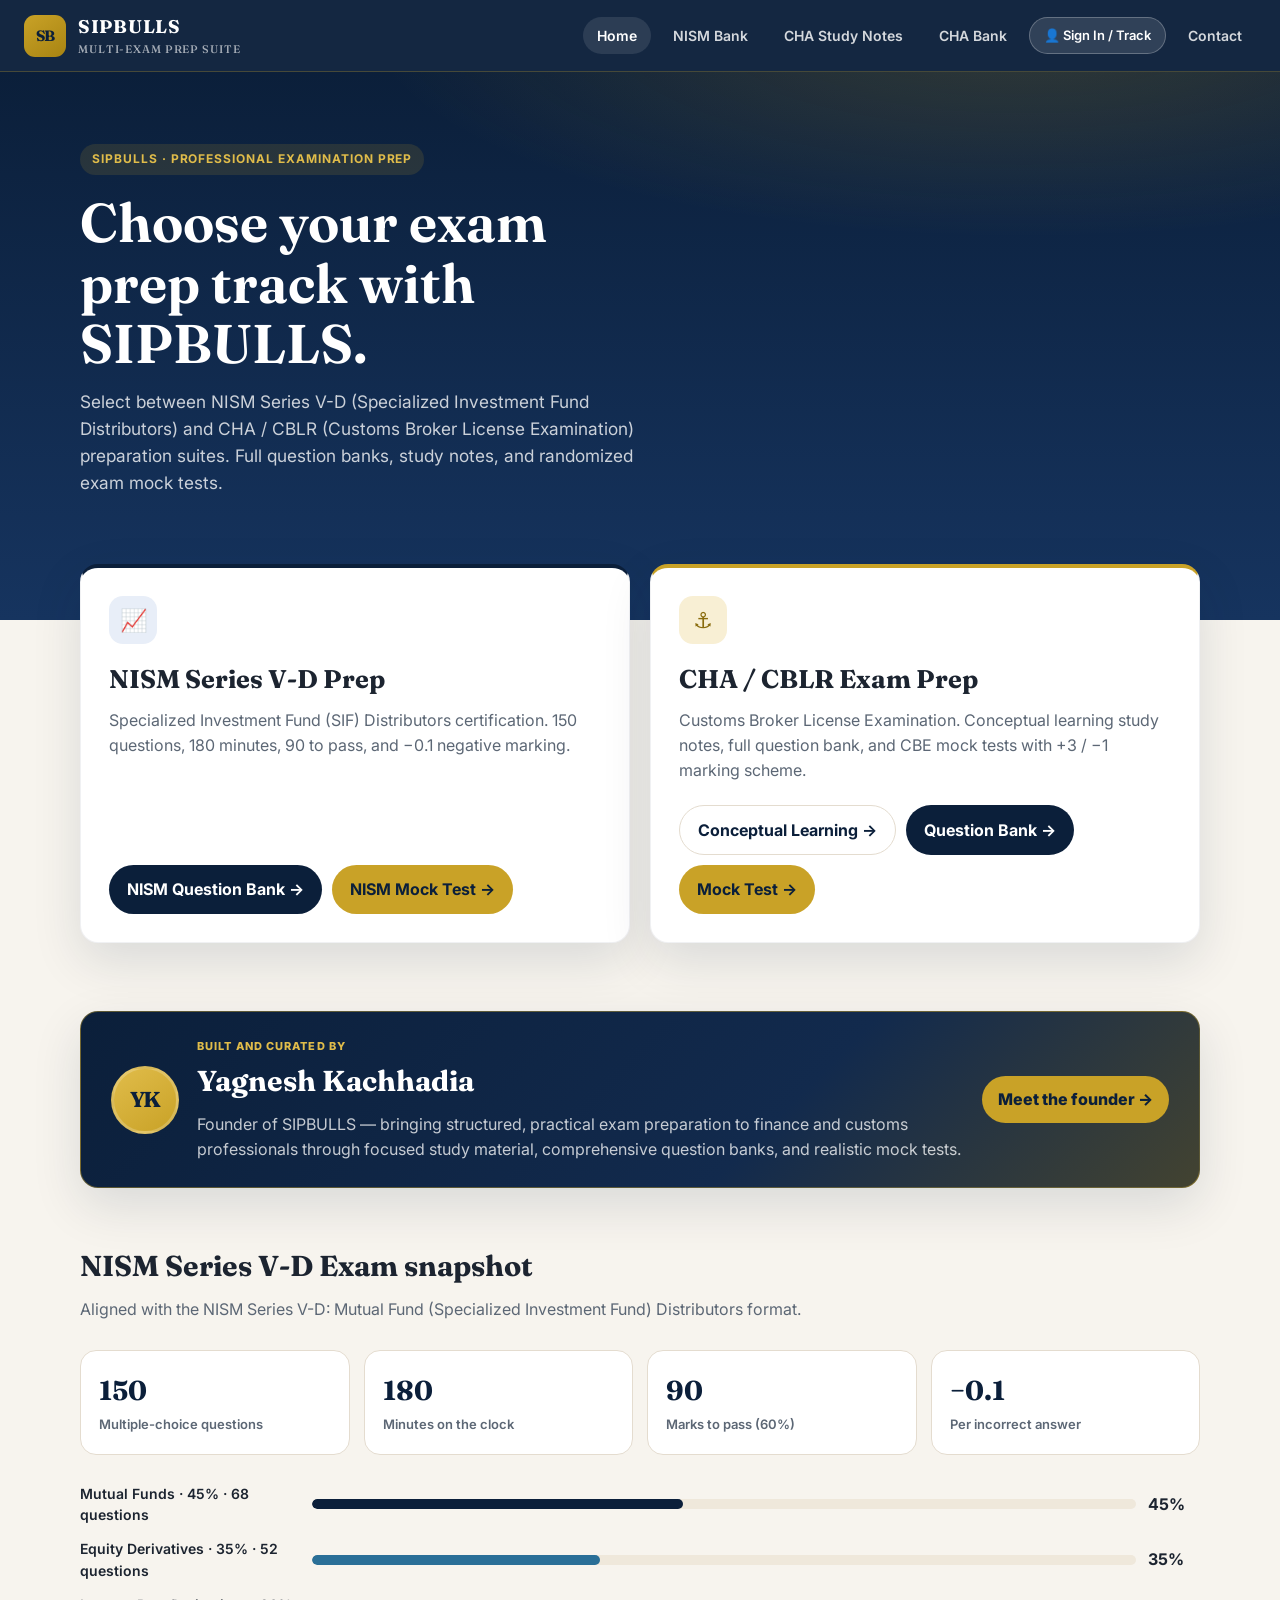
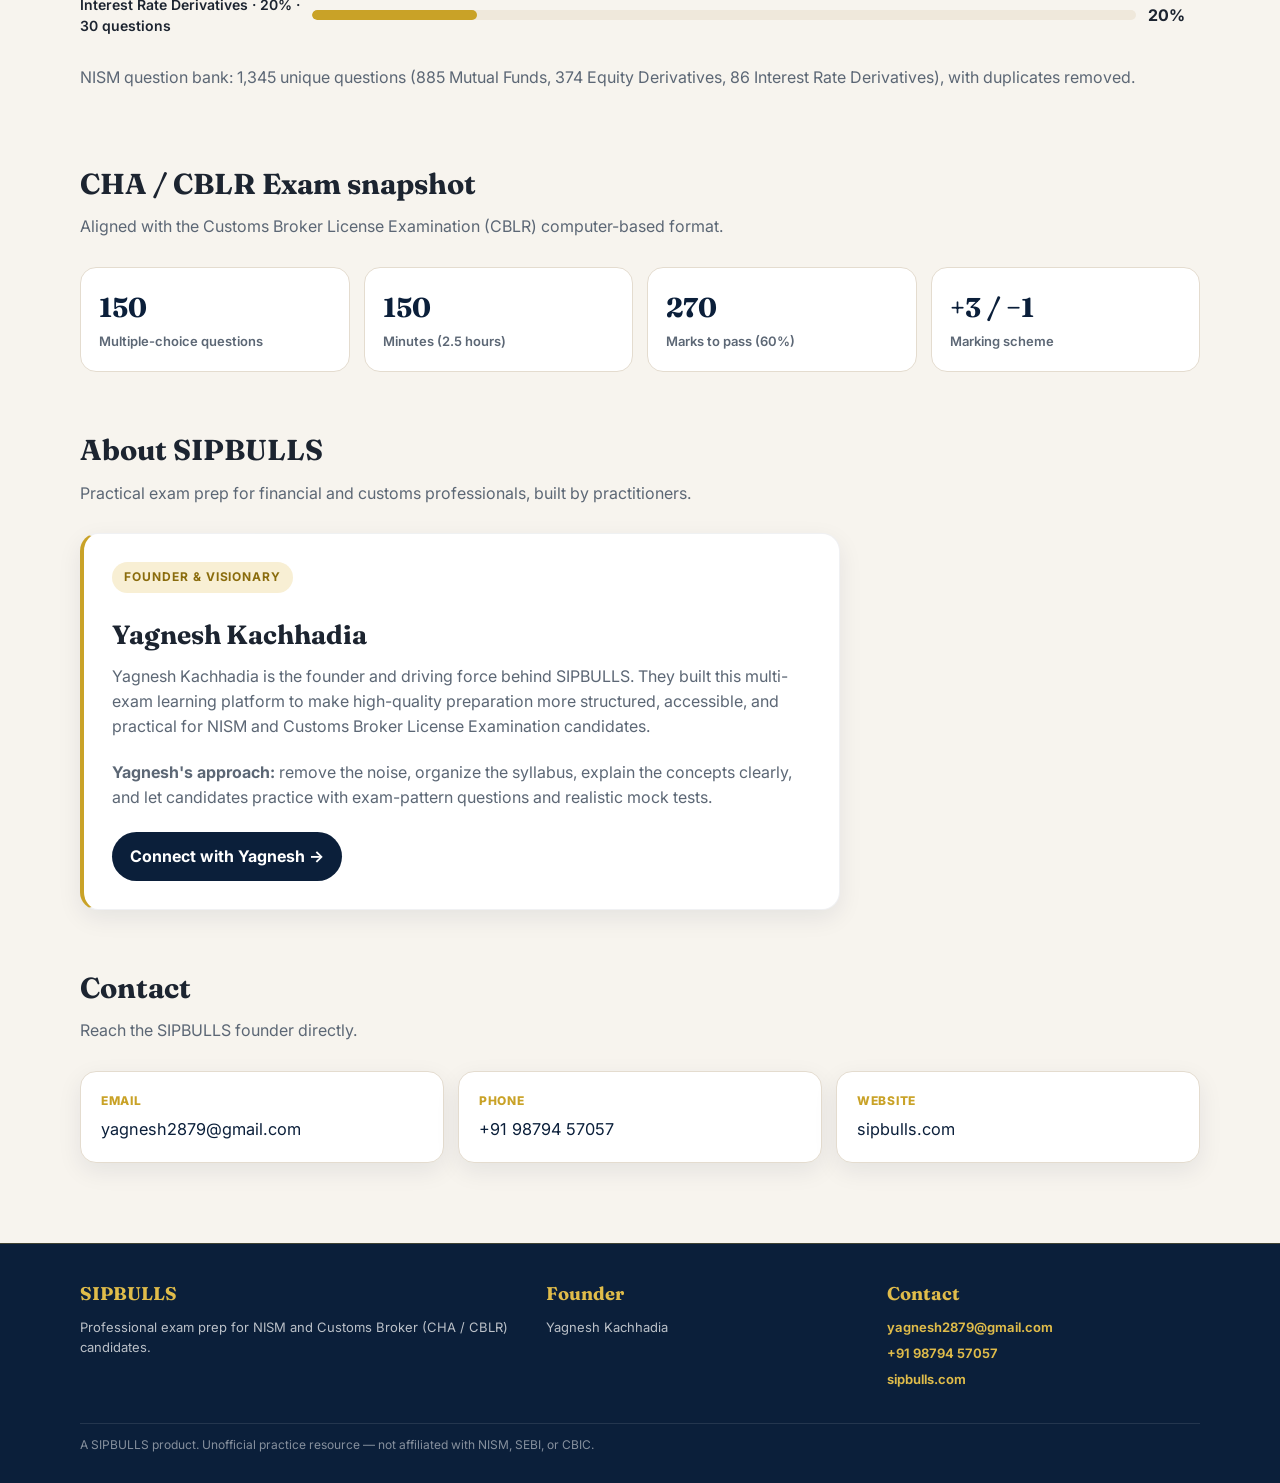
==== commit ceaba719: "Add login, user tracking, performance history, and smart non-repeating question engine for CHA & NIS" ====
--- a/index.html
+++ b/index.html
@@ -186,6 +186,8 @@
 
   <script type="module">
     import { loadMeta } from "./assets/js/common.js";
+    import { initAuthUI } from "./assets/js/auth-ui.js";
+    initAuthUI();
     loadMeta()
       .then((meta) => {
         const el = document.getElementById("bank-count");
--- a/assets/css/styles.css
+++ b/assets/css/styles.css
@@ -229,6 +229,42 @@
   font-weight: 800;
 }
 .founder-spotlight .founder-link:hover { background: var(--gold-2); }
+.notes-reader { padding: 34px 0 60px; }
+.notes-reader-top { display: flex; justify-content: space-between; align-items: center; gap: 12px; margin-bottom: 30px; }
+.notes-reader-top .btn { min-height: 48px; }
+.notes-reader-top + .notes-content { margin-top: 0; }
+.notes-content { background: var(--white); border: 1px solid var(--line); border-radius: var(--radius); box-shadow: var(--shadow-sm); padding: clamp(24px, 5vw, 58px); max-width: 900px; margin: 0 auto; }
+.notes-kicker { color: #8a6c0d; font-size: 11px; font-weight: 800; letter-spacing: .1em; text-transform: uppercase; margin-bottom: 14px; }
+.notes-content h1 { color: var(--navy); font-family: Fraunces, Georgia, serif; font-size: clamp(2rem, 4vw, 3rem); line-height: 1.15; margin: 0 0 16px; }
+.notes-content h2 { color: var(--navy); font-family: Fraunces, Georgia, serif; font-size: 1.45rem; margin: 28px 0 10px; }
+.notes-summary { color: var(--muted); font-size: 1.08rem; margin: 0; }
+.notes-divider { border-top: 1px solid var(--line); margin: 28px 0; }
+.notes-points { padding-left: 24px; color: var(--ink); }
+.notes-points li { margin: 9px 0; }
+.notes-article { color: var(--ink); font-size: 1rem; line-height: 1.8; }
+.notes-article h3 { color: var(--navy); font-family: Fraunces, Georgia, serif; font-size: 1.65rem; margin: 0 0 14px; }
+.notes-article h4 { color: var(--navy-3); font-size: 1.12rem; margin: 28px 0 8px; }
+.notes-article p { margin: 0 0 16px; }
+.notes-article ul, .notes-article ol { padding-left: 26px; margin: 10px 0 18px; }
+.notes-article li { margin: 7px 0; }
+.notes-end { margin-top: 32px; padding: 16px 18px; border-left: 4px solid var(--gold); background: var(--gold-soft); color: var(--ink); }
+@media (max-width: 520px) {
+  .notes-reader-top { flex-direction: column; align-items: stretch; }
+  .notes-reader-top .btn { width: 100%; }
+  .notes-content { padding: 24px 20px; }
+  .notes-content h1 { font-size: 2rem; overflow-wrap: anywhere; }
+}
+
+@media print {
+  .site-header, .site-footer, .notes-reader-top { display: none; }
+  .notes-reader { padding: 0; width: 100%; }
+  .notes-content { box-shadow: none; border: 0; max-width: none; }
+}
+#modal-body h3 { color: var(--navy); font-family: Fraunces, Georgia, serif; font-size: 1.6rem; margin: 0 0 14px; }
+#modal-body h4 { color: var(--navy-3); font-size: 1.05rem; margin: 26px 0 8px; }
+#modal-body p { margin: 0 0 14px; }
+#modal-body ul, #modal-body ol { padding-left: 24px; margin: 8px 0 16px; }
+#modal-body li { margin: 6px 0; }
 .choice-icon {
   width: 48px;
   height: 48px;
@@ -375,6 +411,53 @@
   color: rgba(255,255,255,0.5);
   font-size: 12px;
 }
+
+/* User profile & dashboard modal styles */
+.user-chip {
+  display: inline-flex;
+  align-items: center;
+  gap: 8px;
+  background: rgba(255, 255, 255, 0.12);
+  border: 1px solid rgba(255, 255, 255, 0.25);
+  color: var(--white);
+  padding: 6px 14px;
+  border-radius: 999px;
+  font-size: 13px;
+  font-weight: 600;
+  cursor: pointer;
+  transition: 0.15s ease;
+}
+.user-chip:hover { background: rgba(255, 255, 255, 0.22); }
+.user-modal-box {
+  background: var(--white);
+  border-radius: 18px;
+  max-width: 720px;
+  width: 100%;
+  max-height: 85vh;
+  overflow-y: auto;
+  padding: 32px;
+  box-shadow: var(--shadow);
+  position: relative;
+}
+.history-item {
+  background: var(--cream);
+  border: 1px solid var(--line);
+  border-radius: 12px;
+  padding: 16px 20px;
+  margin-bottom: 12px;
+  display: flex;
+  justify-content: space-between;
+  align-items: center;
+  gap: 16px;
+}
+.history-item .score-badge {
+  padding: 4px 10px;
+  border-radius: 999px;
+  font-weight: 700;
+  font-size: 12px;
+}
+.history-item .score-badge.pass { background: rgba(46, 133, 64, 0.15); color: #2e8540; }
+.history-item .score-badge.fail { background: rgba(217, 75, 75, 0.15); color: #d94b4b; }
 .contact-grid {
   display: grid;
   grid-template-columns: repeat(3, minmax(0, 1fr));
@@ -678,6 +761,8 @@
   .hero { padding-top: 48px; }
   .nav { display: flex; flex-wrap: wrap; justify-content: flex-end; }
   .nav a { padding: 6px 10px; font-size: 12px; }
+  .founder-spotlight { margin-bottom: 28px; }
+  .founder-spotlight p { line-height: 1.55; }
   .exam-side { border-left: 0; border-top: 1px solid var(--line); }
   .site-header {
     height: auto;
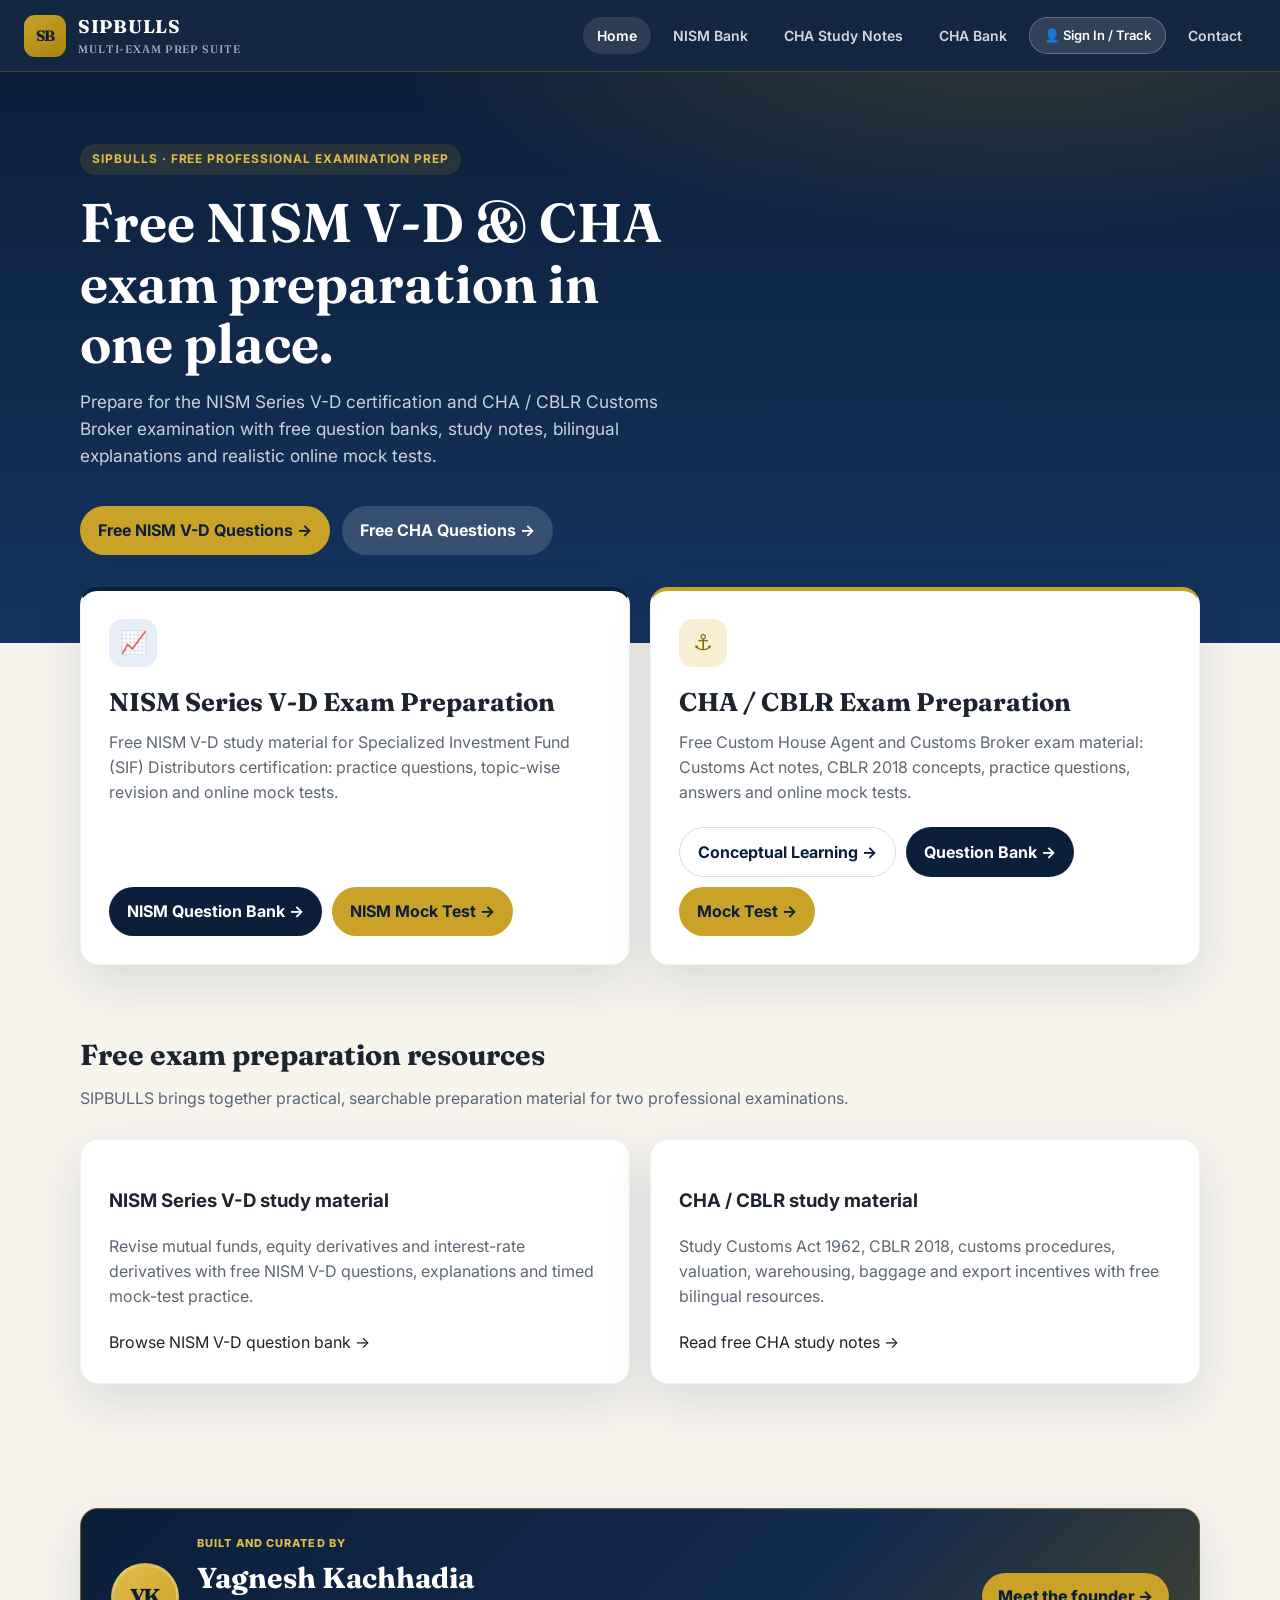
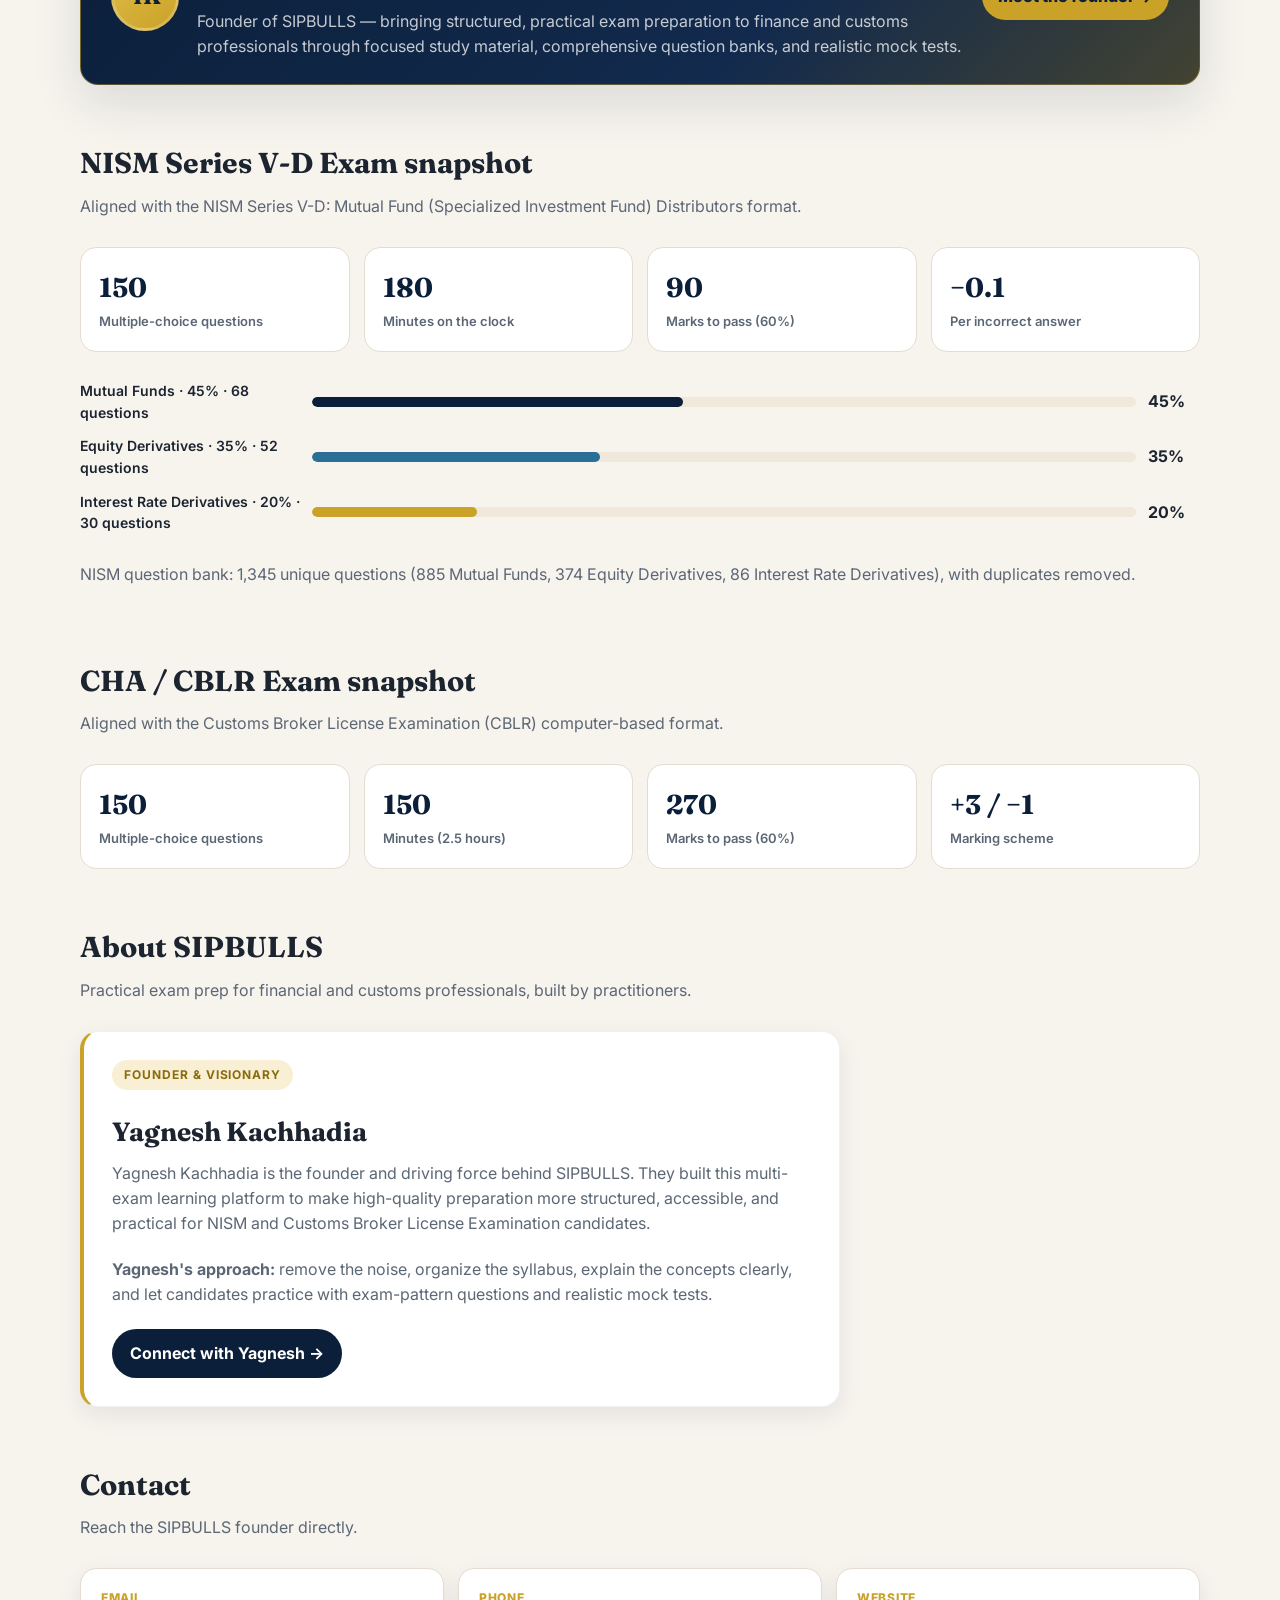
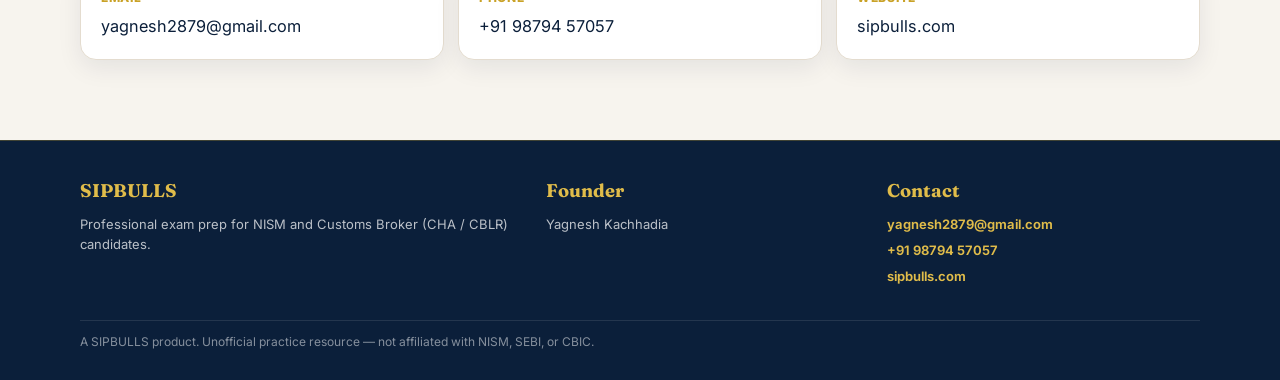
==== commit d12458f8: "Strengthen SEO for NISM V-D and CHA exam preparation pages Co-Authored-By: Claude Code <noreply@anth" ====
--- a/index.html
+++ b/index.html
@@ -3,13 +3,33 @@
 <head>
   <meta charset="UTF-8" />
   <meta name="viewport" content="width=device-width, initial-scale=1" />
-  <title>SIPBULLS | Multi-Exam Prep Suite (NISM V-D & CHA / CBLR)</title>
-  <meta name="description" content="SIPBULLS practice suite for NISM Series V-D and Customs Broker License Examination (CHA / CBLR). Question banks, study notes, and randomized mock tests by founder Yagnesh Kachhadia." />
+  <title>Free NISM V-D & CHA Exam Preparation | SIPBULLS</title>
+  <meta name="description" content="Free NISM Series V-D and CHA / CBLR exam preparation with question banks, study notes, bilingual explanations and mock tests.">
   <link rel="icon" href="data:image/svg+xml,<svg xmlns='http://www.w3.org/2000/svg' viewBox='0 0 64 64'><rect width='64' height='64' rx='14' fill='%230B1F3A'/><text x='32' y='42' text-anchor='middle' font-size='20' font-family='Georgia' fill='%23C9A227'>SB</text></svg>" />
   <link rel="preconnect" href="https://fonts.googleapis.com" />
   <link rel="preconnect" href="https://fonts.gstatic.com" crossorigin />
   <link href="https://fonts.googleapis.com/css2?family=Fraunces:opsz,wght@9..144,600;9..144,700&family=Inter:wght@400;500;600;700;800&display=swap" rel="stylesheet" />
   <link rel="stylesheet" href="assets/css/styles.css" />
+  <link rel="canonical" href="https://sipbulls.com/" />
+  <meta name="keywords" content="NISM V-D preparation, NISM Series V-D mock test, NISM question bank, CHA exam preparation, CBLR exam preparation, free CHA questions, free exam material" />
+  <meta property="og:type" content="website" />
+  <meta property="og:url" content="https://sipbulls.com/" />
+  <meta property="og:title" content="Free NISM V-D & CHA Exam Preparation | SIPBULLS" />
+  <meta property="og:description" content="Free NISM Series V-D and CHA / CBLR exam preparation with question banks, study notes and mock tests." />
+  <meta property="og:site_name" content="SIPBULLS" />
+  <meta name="twitter:card" content="summary" />
+  <meta name="twitter:title" content="Free NISM V-D & CHA Exam Preparation | SIPBULLS" />
+  <meta name="twitter:description" content="Free bilingual study material, questions and mock tests for NISM V-D and CHA / CBLR exams." />
+  <script type="application/ld+json">
+  {
+    "@context":"https://schema.org",
+    "@graph":[
+      {"@type":"WebSite","@id":"https://sipbulls.com/#website","url":"https://sipbulls.com/","name":"SIPBULLS Exam Preparation","description":"Free NISM Series V-D and CHA / CBLR examination preparation with study notes, questions and mock tests.","inLanguage":["en-IN","hi-IN"],"publisher":{"@id":"https://sipbulls.com/#organization"}},
+      {"@type":"Organization","@id":"https://sipbulls.com/#organization","name":"SIPBULLS","url":"https://sipbulls.com/","email":"yagnesh2879@gmail.com","founder":{"@type":"Person","name":"Yagnesh Kachhadia"}},
+      {"@type":"EducationalOrganization","name":"SIPBULLS","url":"https://sipbulls.com/","description":"Free online preparation resources for NISM Series V-D and Customs Broker License Examination (CHA / CBLR)."}
+    ]
+  }
+  </script>
 </head>
 <body>
   <header class="site-header">
@@ -28,11 +48,15 @@
 
   <section class="hero">
     <div class="hero-inner">
-      <span class="kicker">SIPBULLS · Professional Examination Prep</span>
-      <h1>Choose your exam prep track with SIPBULLS.</h1>
+      <span class="kicker">SIPBULLS · Free Professional Examination Prep</span>
+      <h1>Free NISM V-D & CHA exam preparation in one place.</h1>
       <p class="lead">
-        Select between NISM Series V-D (Specialized Investment Fund Distributors) and CHA / CBLR (Customs Broker License Examination) preparation suites. Full question banks, study notes, and randomized exam mock tests.
+        Prepare for the NISM Series V-D certification and CHA / CBLR Customs Broker examination with free question banks, study notes, bilingual explanations and realistic online mock tests.
       </p>
+      <div style="display:flex;gap:12px;flex-wrap:wrap;margin-top:20px">
+        <a class="btn btn-gold" href="bank.html">Free NISM V-D Questions →</a>
+        <a class="btn btn-primary" href="cha-bank.html" style="background:rgba(255,255,255,0.15);color:white">Free CHA Questions →</a>
+      </div>
     </div>
   </section>
 
@@ -41,8 +65,8 @@
     <!-- Track 1: NISM Series V-D -->
     <div class="choice-card" style="border-top: 4px solid var(--navy)">
       <div class="choice-icon">📈</div>
-      <h2>NISM Series V-D Prep</h2>
-      <p>Specialized Investment Fund (SIF) Distributors certification. 150 questions, 180 minutes, 90 to pass, and −0.1 negative marking.</p>
+      <h2>NISM Series V-D Exam Preparation</h2>
+      <p>Free NISM V-D study material for Specialized Investment Fund (SIF) Distributors certification: practice questions, topic-wise revision and online mock tests.</p>
       <div style="display:flex;gap:10px;flex-wrap:wrap;margin-top:auto">
         <a class="btn btn-primary" href="bank.html">NISM Question Bank →</a>
         <a class="btn btn-gold" href="exam.html?new=1">NISM Mock Test →</a>
@@ -52,8 +76,8 @@
     <!-- Track 2: CHA / CBLR Exam -->
     <div class="choice-card accent" style="border-top: 4px solid var(--gold)">
       <div class="choice-icon">⚓</div>
-      <h2>CHA / CBLR Exam Prep</h2>
-      <p>Customs Broker License Examination. Conceptual learning study notes, full question bank, and CBE mock tests with +3 / −1 marking scheme.</p>
+      <h2>CHA / CBLR Exam Preparation</h2>
+      <p>Free Custom House Agent and Customs Broker exam material: Customs Act notes, CBLR 2018 concepts, practice questions, answers and online mock tests.</p>
       <div style="display:flex;gap:10px;flex-wrap:wrap;margin-top:auto">
         <a class="btn btn-ghost" href="cha.html">Conceptual Learning →</a>
         <a class="btn btn-primary" href="cha-bank.html">Question Bank →</a>
@@ -61,6 +85,25 @@
       </div>
     </div>
   </div>
+
+  <section class="section seo-intro" aria-labelledby="free-resources-heading">
+    <div class="wrap">
+      <h2 id="free-resources-heading">Free exam preparation resources</h2>
+      <p class="sub">SIPBULLS brings together practical, searchable preparation material for two professional examinations.</p>
+      <div class="choice-grid" style="grid-template-columns:repeat(2,minmax(0,1fr));margin-top:20px">
+        <article class="choice-card" style="min-height:0">
+          <h3>NISM Series V-D study material</h3>
+          <p>Revise mutual funds, equity derivatives and interest-rate derivatives with free NISM V-D questions, explanations and timed mock-test practice.</p>
+          <a href="bank.html">Browse NISM V-D question bank →</a>
+        </article>
+        <article class="choice-card" style="min-height:0">
+          <h3>CHA / CBLR study material</h3>
+          <p>Study Customs Act 1962, CBLR 2018, customs procedures, valuation, warehousing, baggage and export incentives with free bilingual resources.</p>
+          <a href="cha.html">Read free CHA study notes →</a>
+        </article>
+      </div>
+    </div>
+  </section>
 
   <!-- Founder Spotlight -->
   <section class="section" style="padding-bottom:0">
--- a/assets/css/styles.css
+++ b/assets/css/styles.css
@@ -430,6 +430,7 @@
 .user-chip:hover { background: rgba(255, 255, 255, 0.22); }
 .user-modal-box {
   background: var(--white);
+  color: var(--ink);
   border-radius: 18px;
   max-width: 720px;
   width: 100%;
@@ -437,7 +438,33 @@
   overflow-y: auto;
   padding: 32px;
   box-shadow: var(--shadow);
-  position: relative;
+  border: 1px solid var(--line);
+}
+.user-modal-box input[type="text"] {
+  background: var(--white);
+  color: var(--ink);
+  border: 1px solid var(--line);
+  padding: 12px 16px;
+  border-radius: 12px;
+  font-size: 15px;
+  font-family: Inter, sans-serif;
+  width: 100%;
+}
+.user-modal-box input[type="text"]:focus {
+  outline: none;
+  border-color: var(--navy);
+  box-shadow: 0 0 0 3px var(--navy-soft);
+}
+.user-modal-box .stat {
+  background: var(--cream);
+  border: 1px solid var(--line);
+  border-radius: 14px;
+  padding: 16px;
+  text-align: left;
+}
+.user-modal-box .stat b {
+  color: var(--navy);
+  font-size: 1.5rem;
 }
 .history-item {
   background: var(--cream);
@@ -449,6 +476,7 @@
   justify-content: space-between;
   align-items: center;
   gap: 16px;
+  color: var(--ink);
 }
 .history-item .score-badge {
   padding: 4px 10px;
